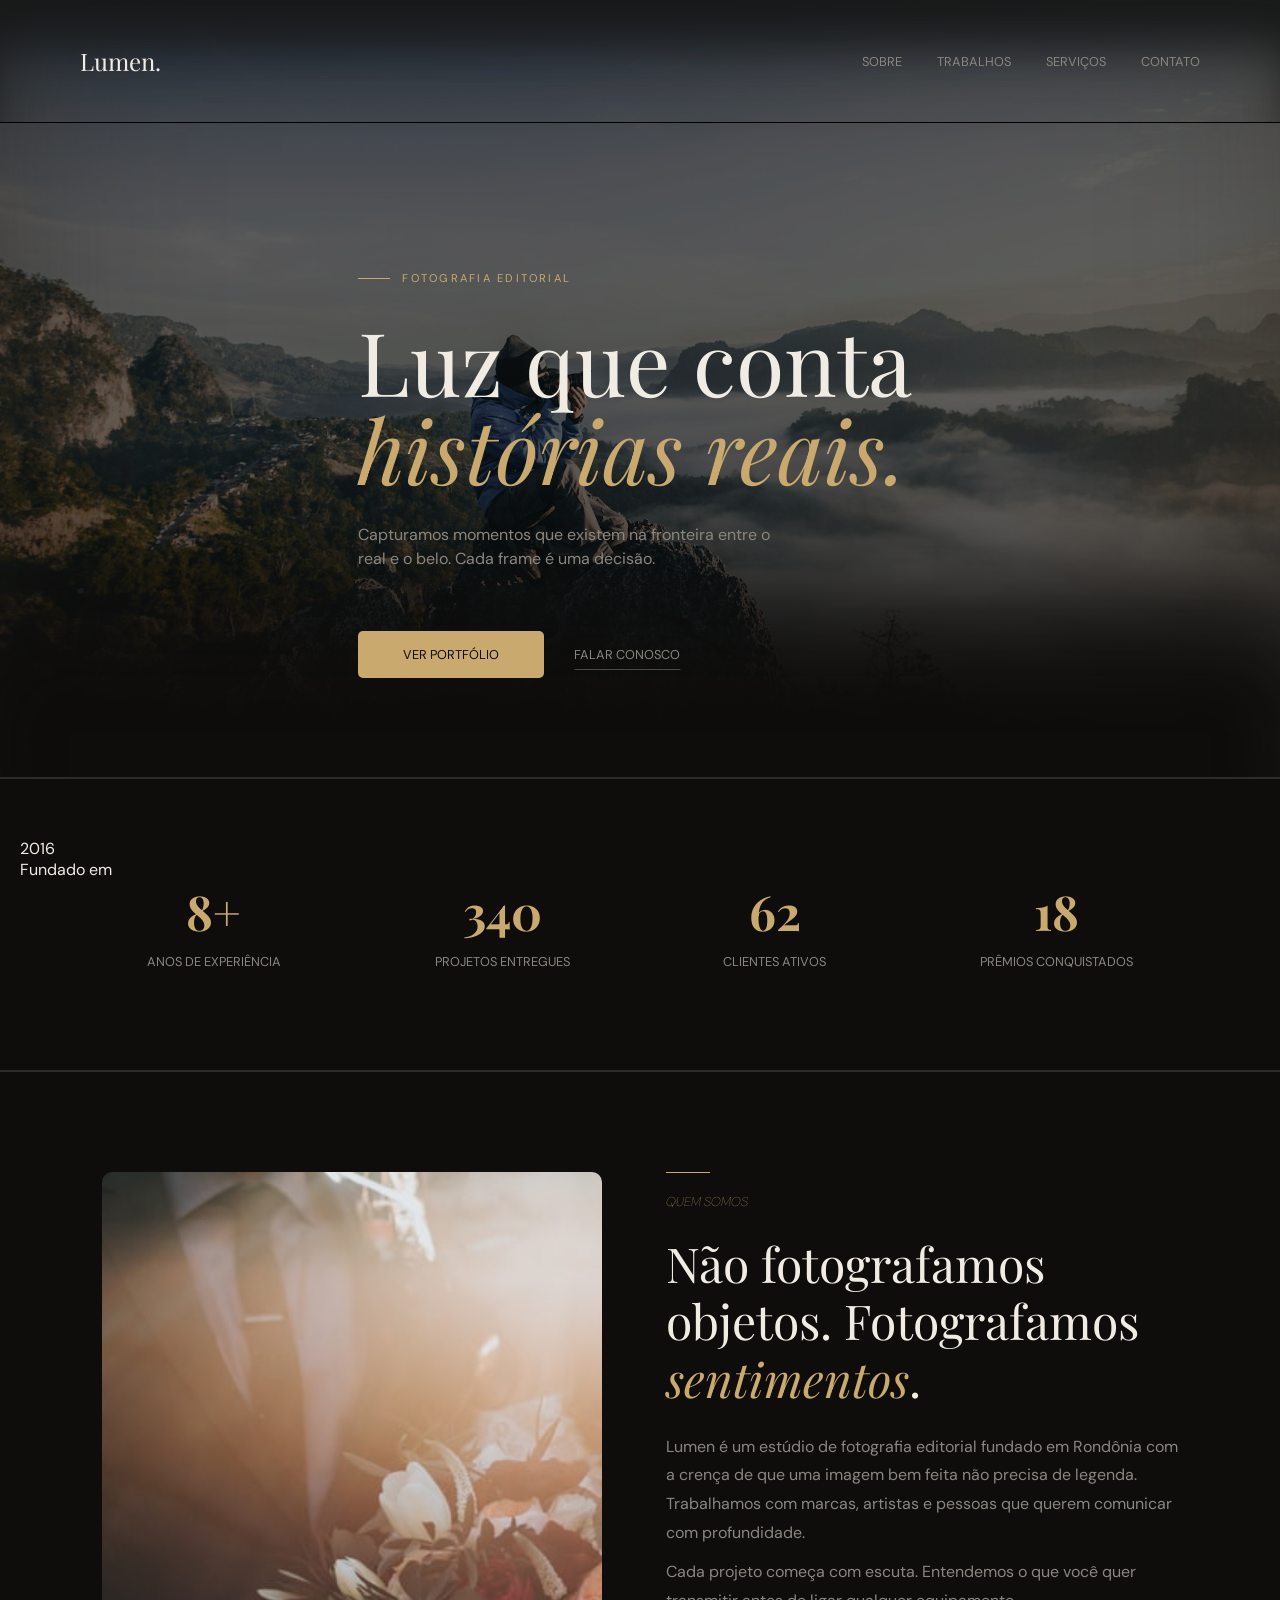
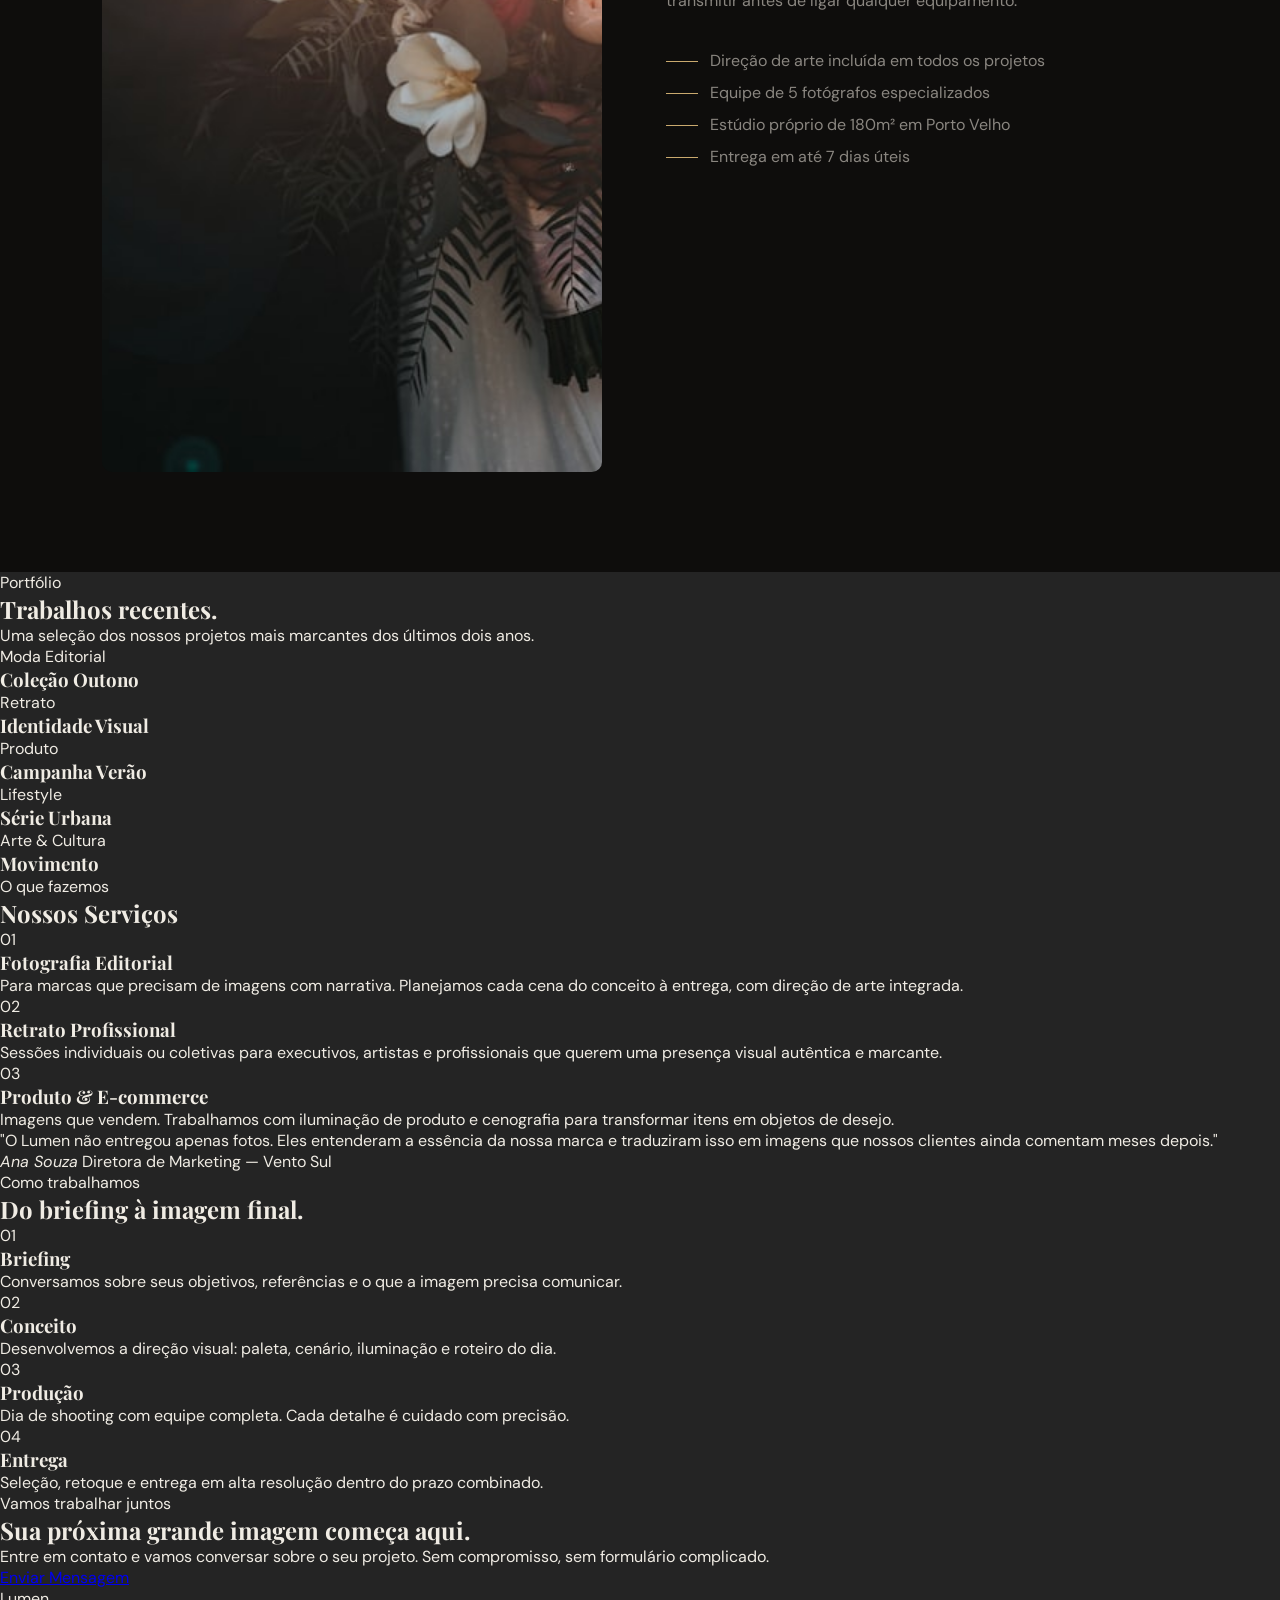
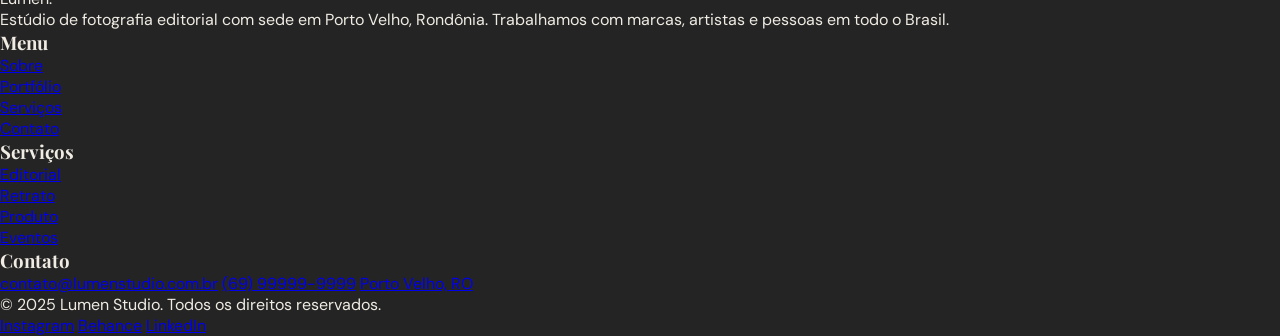
==== Projeto 006/index.html @ e4205b25 "Desenvolvimento seção: graficos, sobre." ====
<!DOCTYPE html>
<html lang="pt-br">
<head>
    <meta charset="UTF-8">
    <meta name="viewport" content="width=device-width, initial-scale=1.0">
    <title>Lumen</title>
    <link rel="stylesheet" href="estilos/style.css">
</head>
<body>
    <header>
        <span>Lumen.</span>
        <nav>
            <a href="#">Sobre</a>
            <a href="#">Trabalhos</a>
            <a href="#">Serviços</a>
            <a href="#">Contato</a>
        </nav>
    </header>

    <main>
        <section id="hero">
            <div>
                <p class="toptitulo">Fotografia Editorial</p>
                <h1>
                    Luz que conta
                    <span>histórias reais.</span>
                </h1>
                <p>
                    Capturamos momentos que existem na fronteira entre o real e o belo.
                    Cada frame é uma decisão.
                </p>
                <div>
                    <a href="#" id="verportfolio">Ver Portfólio</a>
                    <a href="#" id="falarconosco">Falar Conosco</a>
                </div>
            </div>
        </section>
        
        <section id="graficos">
            <div>
                <span>8+</span>
                <p>Anos de experiência</p>
            </div>
            <div>
                <span>340</span>
                <p>Projetos entregues</p>
            </div>
            <div>
                <span>62</span>
                <p>Clientes ativos</p>
            </div>
            <div>
                <span>18</span>
                <p>Prêmios conquistados</p>
            </div>
        </section>
        
        <section id="sobre">
            <div>
                <div class="sobreimg">
                    <img src="imagens/sobre.jpg" alt="Casal de noivos em traje de casamento segurando um buquê de flores, iluminados pela luz do pôr do sol">
                </div>
                <div class="since">
                    <span>2016</span>
                    <p>Fundado em</p>
                </div>
            </div>
                
            </div>
            <div class="inf1">
                <span class="toptitulo"></span>
                <p class="toptitulo2">Quem somos</p>
                <h2>
                    Não fotografamos
                    objetos. Fotografamos
                    <span>sentimentos</span>.
                </h2>
                <p class="sobrep">Lumen é um estúdio de fotografia editorial fundado em Rondônia com a crença de que uma imagem bem feita não precisa de legenda. Trabalhamos com marcas, artistas e pessoas que querem comunicar com profundidade.</p>
                <p class="sobrep">Cada projeto começa com escuta. Entendemos o que você quer transmitir antes de ligar qualquer equipamento.</p>
                <ul>
                    <li>Direção de arte incluída em todos os projetos</li>
                    <li>Equipe de 5 fotógrafos especializados</li>
                    <li>Estúdio próprio de 180m² em Porto Velho</li>
                    <li>Entrega em até 7 dias úteis</li>
                </ul>
            </div>
        </section>
        
        <section>
            <div>
                <div>
                    <span>Portfólio</span>
                    <h2>
                        Trabalhos
                        recentes.
                    </h2>
                </div>
                <p>Uma seleção dos nossos projetos mais marcantes dos últimos dois anos.</p>
            </div>

            <div>
                <span>Moda Editorial</span>
                <h3>Coleção Outono</h3>
            </div>
            <div>
                <span>Retrato</span>
                <h3>Identidade Visual</h3>
            </div>
            <div>
                <span>Produto</span>
                <h3>Campanha Verão</h3>
            </div>
            <div>
                <span>Lifestyle</span>
                <h3>Série Urbana</h3>
            </div>
            <div>
                <span>Arte & Cultura</span>
                <h3>Movimento</h3>
            </div>
        </section>
        
        <section>
            <div>
                <span>O que fazemos</span>
                <h2>Nossos Serviços</h2>
            </div>
            <article>
                <div>
                    <span>01</span>
                    <h3>Fotografia Editorial</h3>
                    <p>Para marcas que precisam de imagens com narrativa. Planejamos cada cena do conceito à entrega, com direção de arte integrada.</p>
                </div>
                <div>
                    <span>02</span>
                    <h3>Retrato Profissional</h3>
                    <p>Sessões individuais ou coletivas para executivos, artistas e profissionais que querem uma presença visual autêntica e marcante.</p>
                </div>
                <div>
                    <span>03</span>
                    <h3>Produto & E-commerce</h3>
                    <p>Imagens que vendem. Trabalhamos com iluminação de produto e cenografia para transformar itens em objetos de desejo.</p>
                </div>
            </article>
        </section>
        
        <blockquote>
            <p>"O Lumen não entregou apenas fotos. Eles entenderam a essência da nossa marca e traduziram isso em imagens que nossos clientes ainda comentam meses depois."</p>
            <footer>
                <cite>Ana Souza</cite>
                Diretora de Marketing — Vento Sul
            </footer>
        </blockquote>
        
        <section>
            <div>
                <p>Como trabalhamos</p>
                <h2>
                    Do briefing à
                    imagem final.
                </h2>
            </div>
            <article>
                <div>
                    <span>01</span>
                    <h3>Briefing</h3>
                    <p>Conversamos sobre seus objetivos, referências e o que a imagem precisa comunicar.</p>
                </div>
                <div>
                    <span>02</span>
                    <h3>Conceito</h3>
                    <p>Desenvolvemos a direção visual: paleta, cenário, iluminação e roteiro do dia.</p>
                </div>
                <div>
                    <span>03</span>
                    <h3>Produção</h3>
                    <p>Dia de shooting com equipe completa. Cada detalhe é cuidado com precisão.</p>
                </div>
                <div>
                    <span>04</span>
                    <h3>Entrega</h3>
                    <p>Seleção, retoque e entrega em alta resolução dentro do prazo combinado.</p>
                </div>
            </article>
        </section>

        <section>
            <article>
                <p>Vamos trabalhar juntos</p>
                <h2>
                    Sua próxima
                    grande imagem
                    começa aqui.
                </h2>
                <p>Entre em contato e vamos conversar sobre o seu projeto.
                    Sem compromisso, sem formulário complicado.</p>
                <a href="#">Enviar Mensagem</a>
            </article>
        </section>
    </main>

    <aside>
        <div>
            <span>Lumen.</span>
            <p>Estúdio de fotografia editorial com sede em Porto Velho, Rondônia. Trabalhamos com marcas, artistas e pessoas em todo o Brasil.</p>
        </div>

        <div>
            <h3>Menu</h3>
            <ul>
                <li><a href="#">Sobre</a></li>
                <li><a href="#">Portfólio</a></li>
                <li><a href="#">Serviços</a></li>
                <li><a href="#">Contato</a></li>
            </ul>
        </div>

        <div>
            <h3>Serviços</h3>
            <ul>
                <li><a href="#">Editorial</a></li>
                <li><a href="#">Retrato</a></li>
                <li><a href="#">Produto</a></li>
                <li><a href="#">Eventos</a></li>
            </ul>
        </div>

        <div>
            <h3>Contato</h3>
            <a href="mailto:contato@lumenstudio.com.br">contato@lumenstudio.com.br</a>
            <a href="#">(69) 99999-9999</a>
            <a href="#">Porto Velho, RO</a>
        </div>
    </aside>

    <footer>
        <p>© 2025 Lumen Studio. Todos os direitos reservados.</p>
        <nav>
            <a href="#">Instagram</a>
            <a href="#">Behance</a>
            <a href="#">LinkedIn</a>
        </nav>
    </footer>
</body>
</html>
---- Projeto 006/estilos/style.css ----
@charset "UTF-8";

@import url('https://fonts.googleapis.com/css2?family=Playfair+Display:ital,wght@0,400;0,700;1,400&family=DM+Sans:wght@300;400;500&display=swap');

:root {
    --font-title: 'Playfair Display', serif;
    --font-text: 'DM Sans', sans-serif;
}

* {
    margin: 0;
    padding: 0;
    box-sizing: border-box;
}

body {
  overflow-x: hidden;
  background-color: rgb(36, 36, 36);
  color: #f0ece4;
  font-family: var(--font-text);
}

* h1, h2, h3 {
    font-family: var(--font-title);
}

/* Header */

header {
    display: flex;
    justify-content: space-between;
    align-items: center;
    padding: 5vh 80px;
    border-bottom: 1px solid black;

    box-shadow: inset 0 56px 50px -13px #181919;

    position: fixed;
    top: 0;
    left: 0;
    width: 100%;
    z-index: 10;
}

header > span {
    font-size: 1.5em;
    font-family: var(--font-title);

}

header nav {
    display: flex;
    gap: 35px;
}

header nav > a {
    text-decoration: none;
    color: #8A8680;
    text-transform: uppercase;
    font-size: .8em;
    transition-duration: 1s;
}

header nav > a:hover {
    color: #C9A96E;
}

/* Hero */

#hero {
    background-image: url('../imagens/hero.jpg');
    background-size: cover;
    background-position: center;
    background-blend-mode: overlay;
    background-color: rgba(0, 0, 0, 0.596);
    box-shadow: inset 20px -50px 500px -100px #2b261e;

    padding-top: 30vh;
    padding-bottom: 11vh;
}

#hero > div {
    position: relative;
    left: 53%;
    right: 50%;
    transform: translate(-25%);
}

#hero .toptitulo {
    text-transform: uppercase;
    color: #C9A96E;
    font-size: .7em;
    display: flex;
    align-items: center;
    gap: 12px;
    letter-spacing: 0.2em;
}

#hero .toptitulo::before {
    content: "";
    display: block;
    width: 32px;
    height: 1px;
    background-color: #C9A96E;
    flex-shrink: 0;
}

#hero h1 {
    font-size: 5.5em;
    margin: 30px 0;
    font-weight: lighter;
    max-width: 600px;
    line-height: 1;
}

#hero h1 span {
    color: #C9A96E;
    font-style: italic;
}

#hero p {
    max-width: 430px;
    line-height: 1.5;
    color: #8A8680;
}

#hero div > div {
    margin-top: 60px;
    display: flex;
    gap: 30px;
    align-items: center;
}

#verportfolio {
    font-size: .8em;
    background-color: #C9A96E;
    color: #0E0D0C;
    text-decoration: none;
    padding: 15px 45px;
    text-transform: uppercase;
    border-radius: 5px;
}

#falarconosco {
    font-size: .8em;
    color: #8A8680;
    text-transform: uppercase;
    text-underline-offset: 10px;
    text-decoration-color: #4b4945;
}

#graficos {
    display: flex;
    justify-content: space-around;
    padding: 100px 70px;
    background-color: #0E0D0C;
    border-top: 2px solid #2E2C29;
    border-bottom: 2px solid #2E2C29;
    box-shadow: 0px -116px 111px 65px #0E0D0C;
}

#graficos > div {
    display: flex;
    flex-direction: column;
    align-items: center;
}

#graficos > div > span {
    font-size: 3em;
    color: #C9A96E;
    font-family: var(--font-title);
    font-weight: bold;
}

#graficos > div > p {
    color: #8A8680;
    margin-top: 10px;
    text-transform: uppercase;
    font-size: .8em;
}

/* Sobre */

#sobre {
    display: flex;
    justify-content: space-around;
    background-color: #0E0D0C;
    padding: 100px 70px;
}

.sobreimg {
    position: relative;
    width: 500px;
    height: 100vh;
    overflow: hidden;
}

.sobreimg img {
    width: 100%;
    height: 100%;
    object-fit: cover;
    border-radius: 10px;
}

.since {
    position: absolute;
    bottom: 20px;
    left: 20px;
}

#sobre > .inf1 {
    max-width: 40vw;
}

#sobre .toptitulo {
    content: "";
    display: block;
    width: 44px;
    height: 1px;
    background-color: #C9A96E;
    flex-shrink: 0;
    margin-bottom: 20px;
}

.inf1 .toptitulo2 {
    text-transform: uppercase;
    color: #C9A96E;
    font-weight: lighter;
    font-size: .8em;
    font-style: italic;
}

.inf1 h2 {
    padding: 25px 0px;
    font-size: 3em;
    font-weight: lighter;
    line-height: 1.2;
}

.inf1 h2 span {
    color: #C9A96E;
    font-style: italic;
}

.sobrep, .inf1 ul {
    color: #8A8680;
    line-height: 1.5;
    padding-bottom: 10px;
    line-height: 1.8em;
}

.inf1 ul {
    list-style: inside;
    list-style: none;
    padding: 20px 0;
    line-height: 2em;
}

.inf1 ul li {
    display: flex;
    align-items: center;
    gap: 12px;
}

.inf1 ul li::before {
    content: "";
    display: block;
    width: 32px;
    height: 1px;
    background-color: #C9A96E;
    flex-shrink: 0;
}
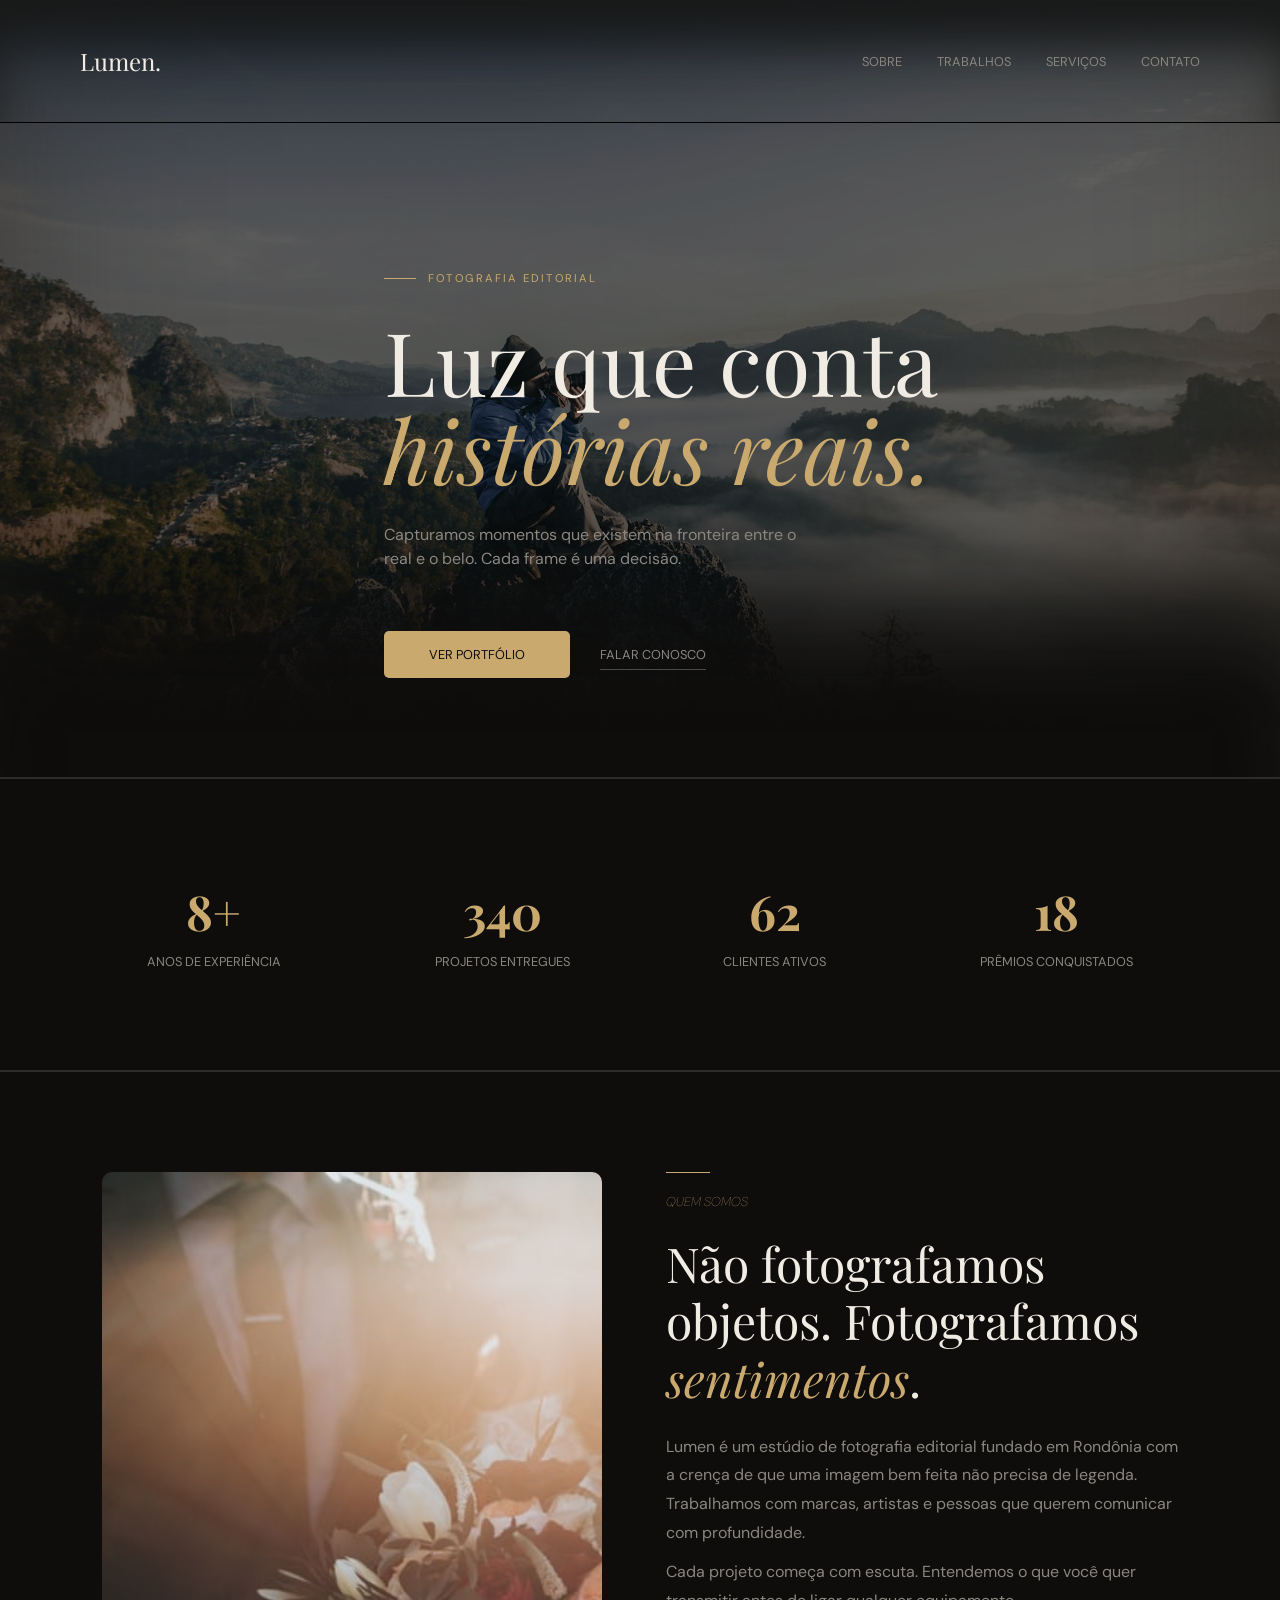
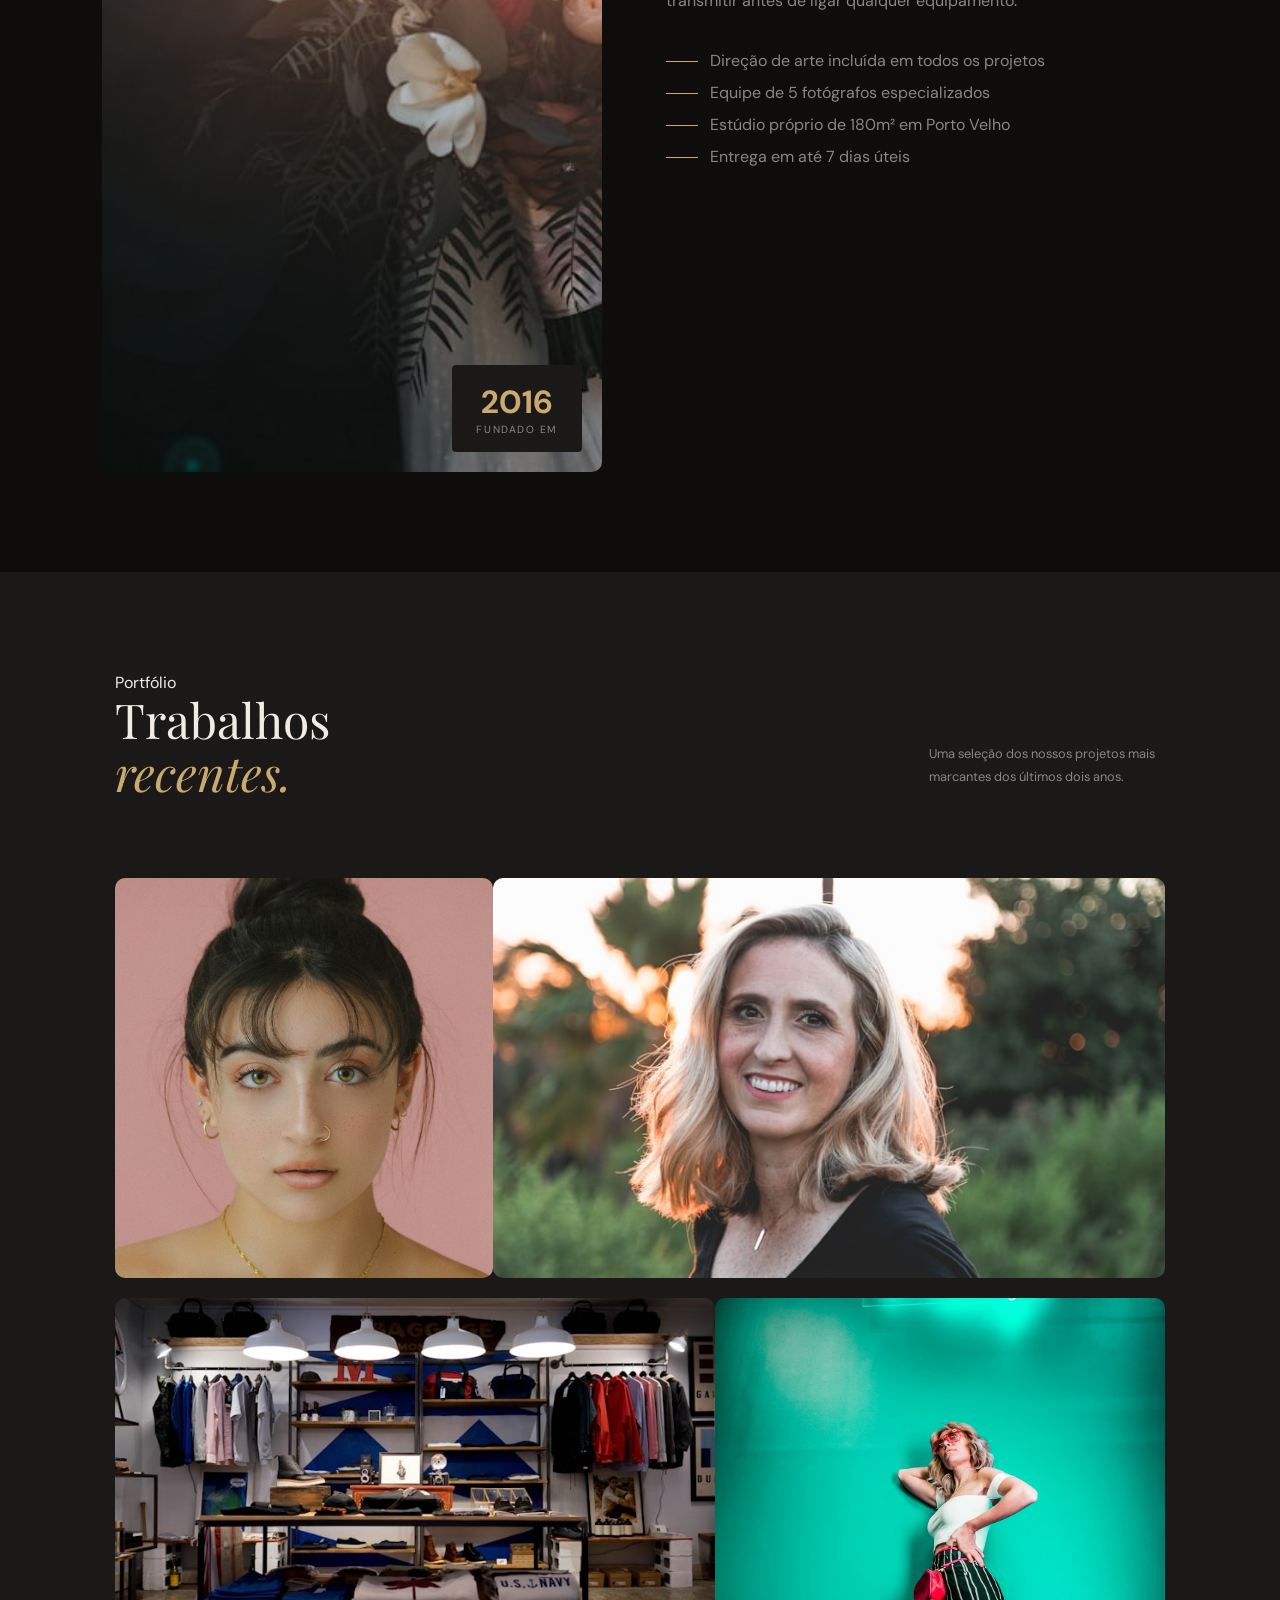
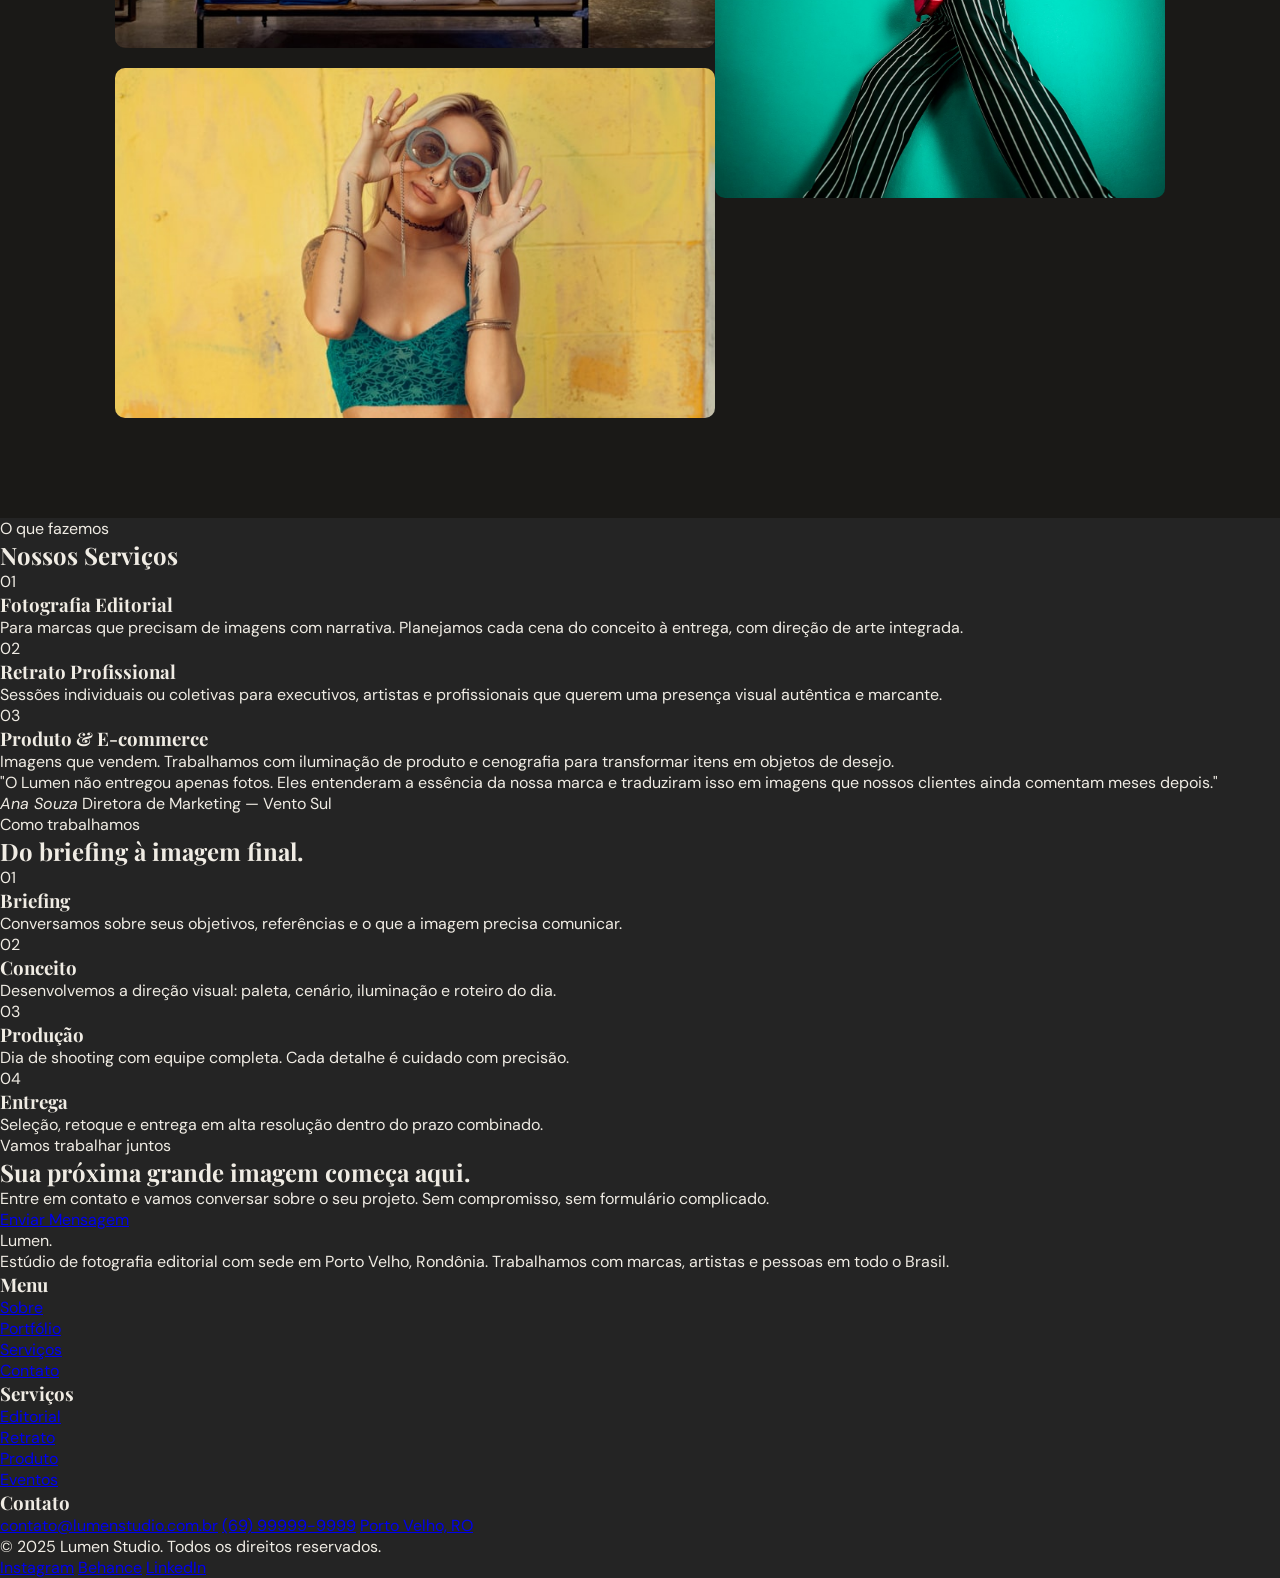
==== commit a2e0756a: "Desenvolvimento dos estilos do portfolio" ====
--- a/Projeto 006/index.html
+++ b/Projeto 006/index.html
@@ -56,14 +56,13 @@
         </section>
         
         <section id="sobre">
-            <div>
-                <div class="sobreimg">
-                    <img src="imagens/sobre.jpg" alt="Casal de noivos em traje de casamento segurando um buquê de flores, iluminados pela luz do pôr do sol">
-                </div>
+            
+            <div class="sobreimg">
+                <img src="imagens/sobre.jpg" alt="Casal de noivos em traje de casamento segurando um buquê de flores, iluminados pela luz do pôr do sol">
                 <div class="since">
-                    <span>2016</span>
-                    <p>Fundado em</p>
-                </div>
+                <span>2016</span>
+                <p>Fundado em</p>
+            </div>
             </div>
                 
             </div>
@@ -86,37 +85,53 @@
             </div>
         </section>
         
-        <section>
-            <div>
+        <section id="portfolio">
+            <div class="title">
                 <div>
                     <span>Portfólio</span>
                     <h2>
                         Trabalhos
-                        recentes.
+                        <span>recentes.</span>
                     </h2>
                 </div>
                 <p>Uma seleção dos nossos projetos mais marcantes dos últimos dois anos.</p>
             </div>
 
-            <div>
-                <span>Moda Editorial</span>
-                <h3>Coleção Outono</h3>
-            </div>
-            <div>
-                <span>Retrato</span>
-                <h3>Identidade Visual</h3>
-            </div>
-            <div>
-                <span>Produto</span>
-                <h3>Campanha Verão</h3>
-            </div>
-            <div>
-                <span>Lifestyle</span>
-                <h3>Série Urbana</h3>
-            </div>
-            <div>
-                <span>Arte & Cultura</span>
-                <h3>Movimento</h3>
+            <div id="GP1">
+                <div class="projeto" id="POutono">
+                    <div>
+                        <span>Moda Editorial</span>
+                        <h3>Coleção Outono</h3>
+                    </div>
+                </div>
+                <div class="projeto" id="PRetrato">
+                    <div>
+                        <span>Retrato</span>
+                        <h3>Identidade Visual</h3>
+                    </div>
+                </div>
+            </div>
+            <div id="GP2">
+                <div>
+                    <div class="projeto" id="PProduto">
+                        <div>
+                            <span>Produto</span>
+                            <h3>Campanha Verão</h3>
+                        </div>
+                    </div>
+                    <div class="projeto" id="PLifestyle">
+                        <div>
+                            <span>Lifestyle</span>
+                            <h3>Série Urbana</h3>
+                        </div>
+                    </div>
+                </div>
+                <div class="projeto" id="PArte">
+                    <div>
+                        <span>Arte & Cultura</span>
+                        <h3>Movimento</h3>
+                    </div>
+                </div>
             </div>
         </section>
         
--- a/Projeto 006/estilos/style.css
+++ b/Projeto 006/estilos/style.css
@@ -81,7 +81,7 @@
 
 #hero > div {
     position: relative;
-    left: 53%;
+    left: 55%;
     right: 50%;
     transform: translate(-25%);
 }
@@ -205,7 +205,26 @@
 .since {
     position: absolute;
     bottom: 20px;
-    left: 20px;
+    right: 20px;
+    background-color: #1A1917;
+    padding: 16px 24px;
+    text-align: center;
+    border-radius: 4px;
+}
+
+.since span {
+    display: block;
+    color: #C9A96E;
+    font-size: 2rem;
+    font-weight: bold;
+}
+
+.since p {
+    color: #8A8680;
+    font-size: 0.65rem;
+    letter-spacing: 0.15em;
+    text-transform: uppercase;
+    margin: 0;
 }
 
 #sobre > .inf1 {
@@ -269,4 +288,107 @@
     height: 1px;
     background-color: #C9A96E;
     flex-shrink: 0;
+}
+
+/* Potfólio */
+
+#portfolio {
+    background-color: #1A1917;
+    padding: 100px 115px;
+}
+
+#portfolio .title {
+    display: flex;
+    align-items: end;
+    justify-content: space-between;
+    padding-bottom: 80px;
+}
+
+#portfolio .title > div h2 {
+    max-width: 400px;
+    font-size: 3em;
+    font-weight: lighter;
+    line-height: 1.1em;
+}
+
+#portfolio .title > div h2 > span {
+    color: #C9A96E;
+    font-style: italic;
+}
+
+#portfolio > .title > p {
+    max-width: 236px;
+    font-size: .8em;
+    color: #8A8680;
+    line-height: 1.5;
+    padding-bottom: 10px;
+    line-height: 1.8em;
+}
+
+.projeto {
+    background-size: 100%;
+    background-position: center;
+    position: relative;
+    border-radius: 10px;
+    transition: background-size 0.7s ease, box-shadow 0.7s ease;
+    background-repeat: no-repeat;
+}
+
+.projeto:hover {
+    background-size: 110%;
+    box-shadow: inset 0px -53px 98px 0px #000000;
+}
+
+.projeto > div {
+    position: absolute;
+    bottom: 20px;
+    left: 20px;
+    opacity: 0;
+    transition: opacity 0.4s ease;
+}
+
+.projeto:hover > div {
+    opacity: 1;   
+}
+
+#POutono {
+    background-image: url('../imagens/colecao-outono.jpg');
+    width: 400px;
+    height: 400px;
+}
+
+#PRetrato {
+    background-image: url('../imagens/identidade-visual.jpg');
+    width: 710px;
+    height: 400px;
+}
+
+#PProduto {
+    background-image: url('../imagens/campanha-verao.jpg');
+    width: 600px;
+    height: 350px;
+}
+
+#PLifestyle {
+    background-image: url('../imagens/serie-urbana.jpg');
+    margin-top: 20px;
+    width: 600px;
+    height: 350px;
+}
+
+#PArte {
+    background-image: url('../imagens/movimento.jpg');
+    width: 500px;
+    height: 500px;
+}
+
+#GP1 {
+    display: flex;
+    justify-content: space-between;
+}
+
+#GP2 {
+    display: flex;
+    justify-content: space-between;
+    margin-top: 20px;
 }
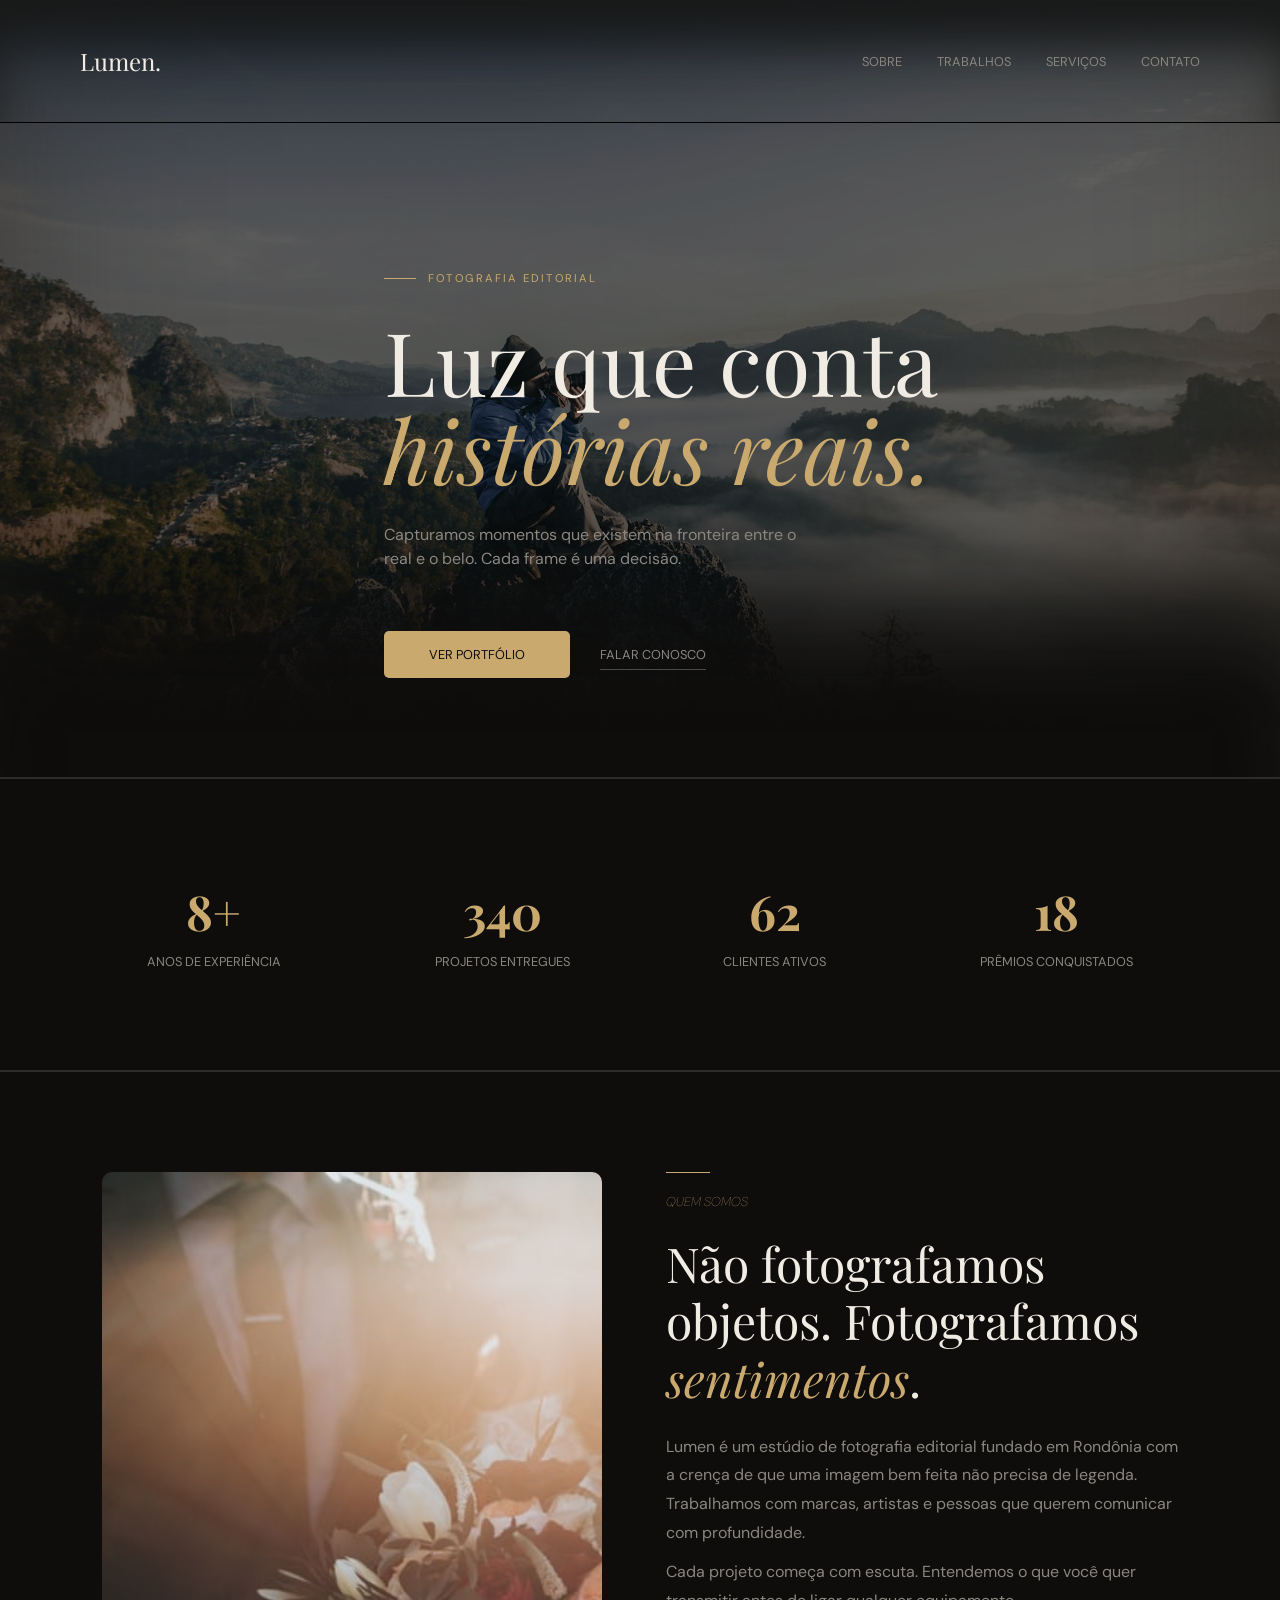
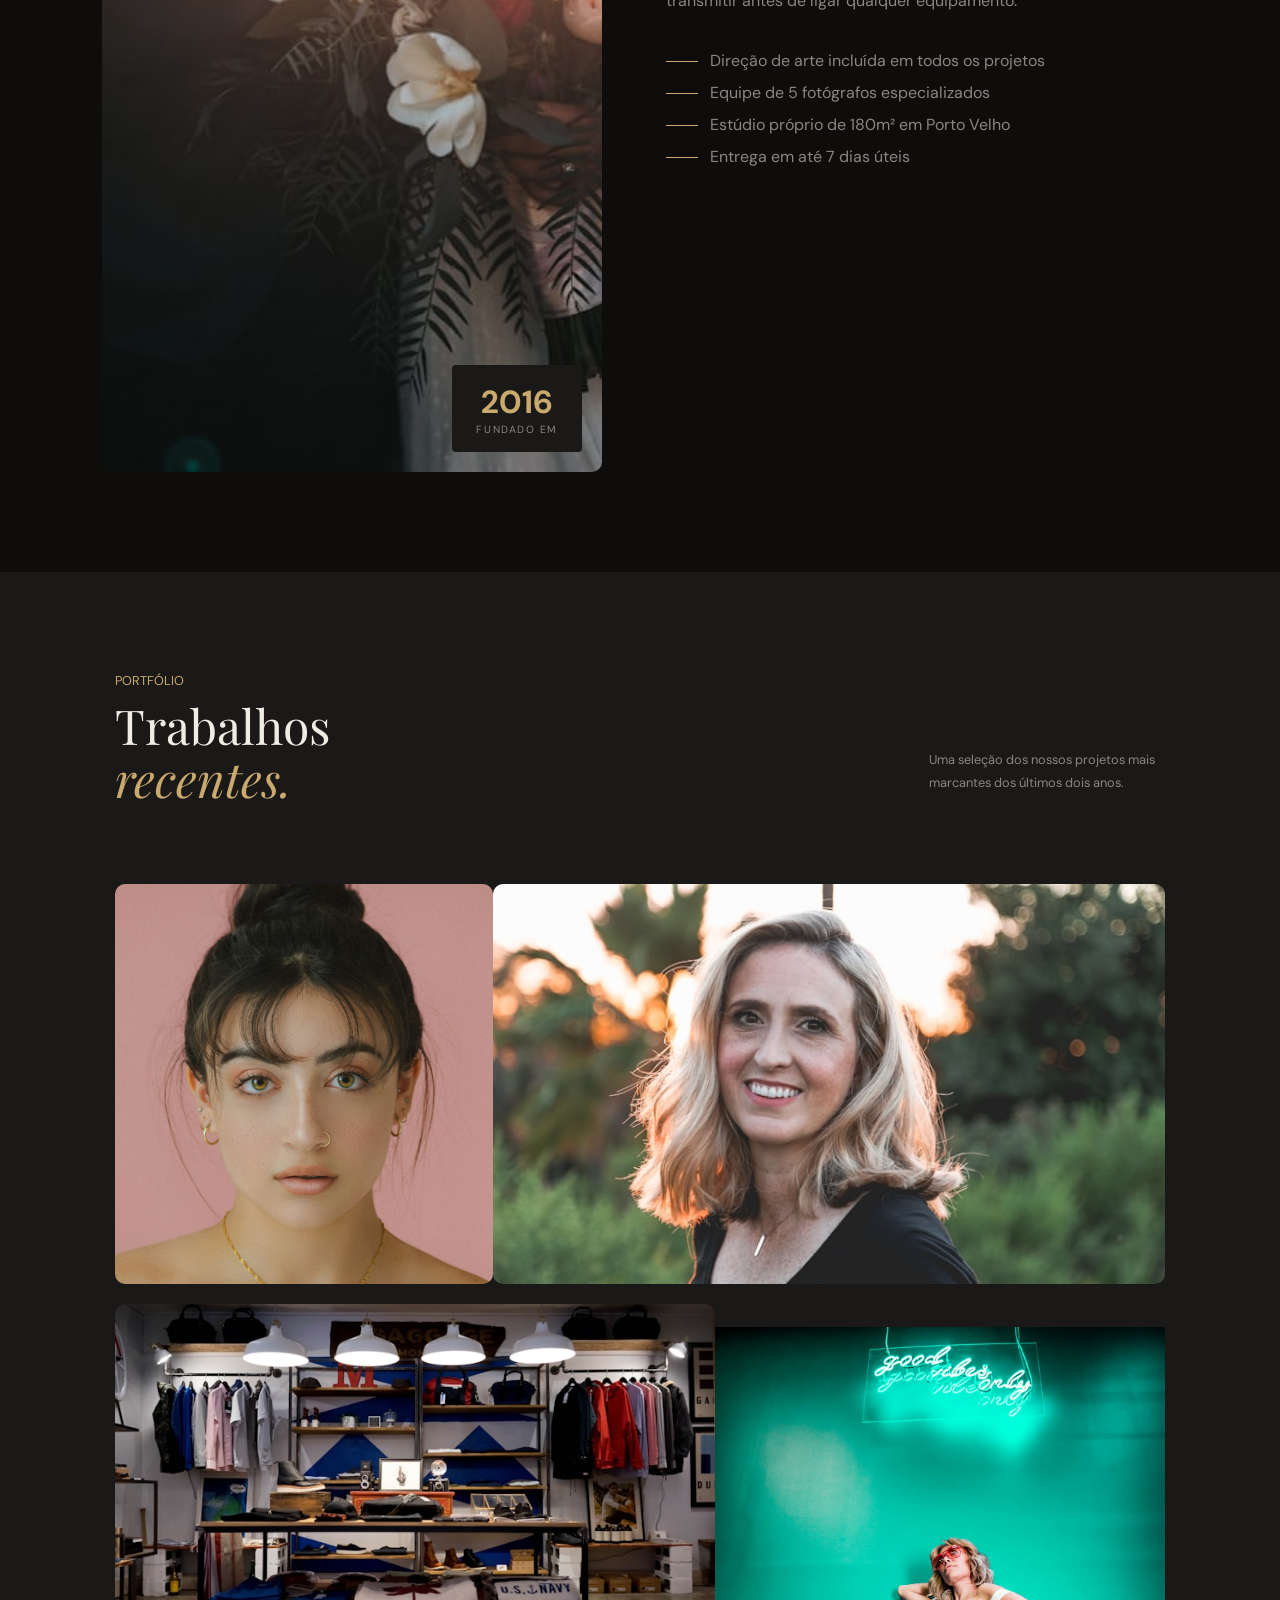
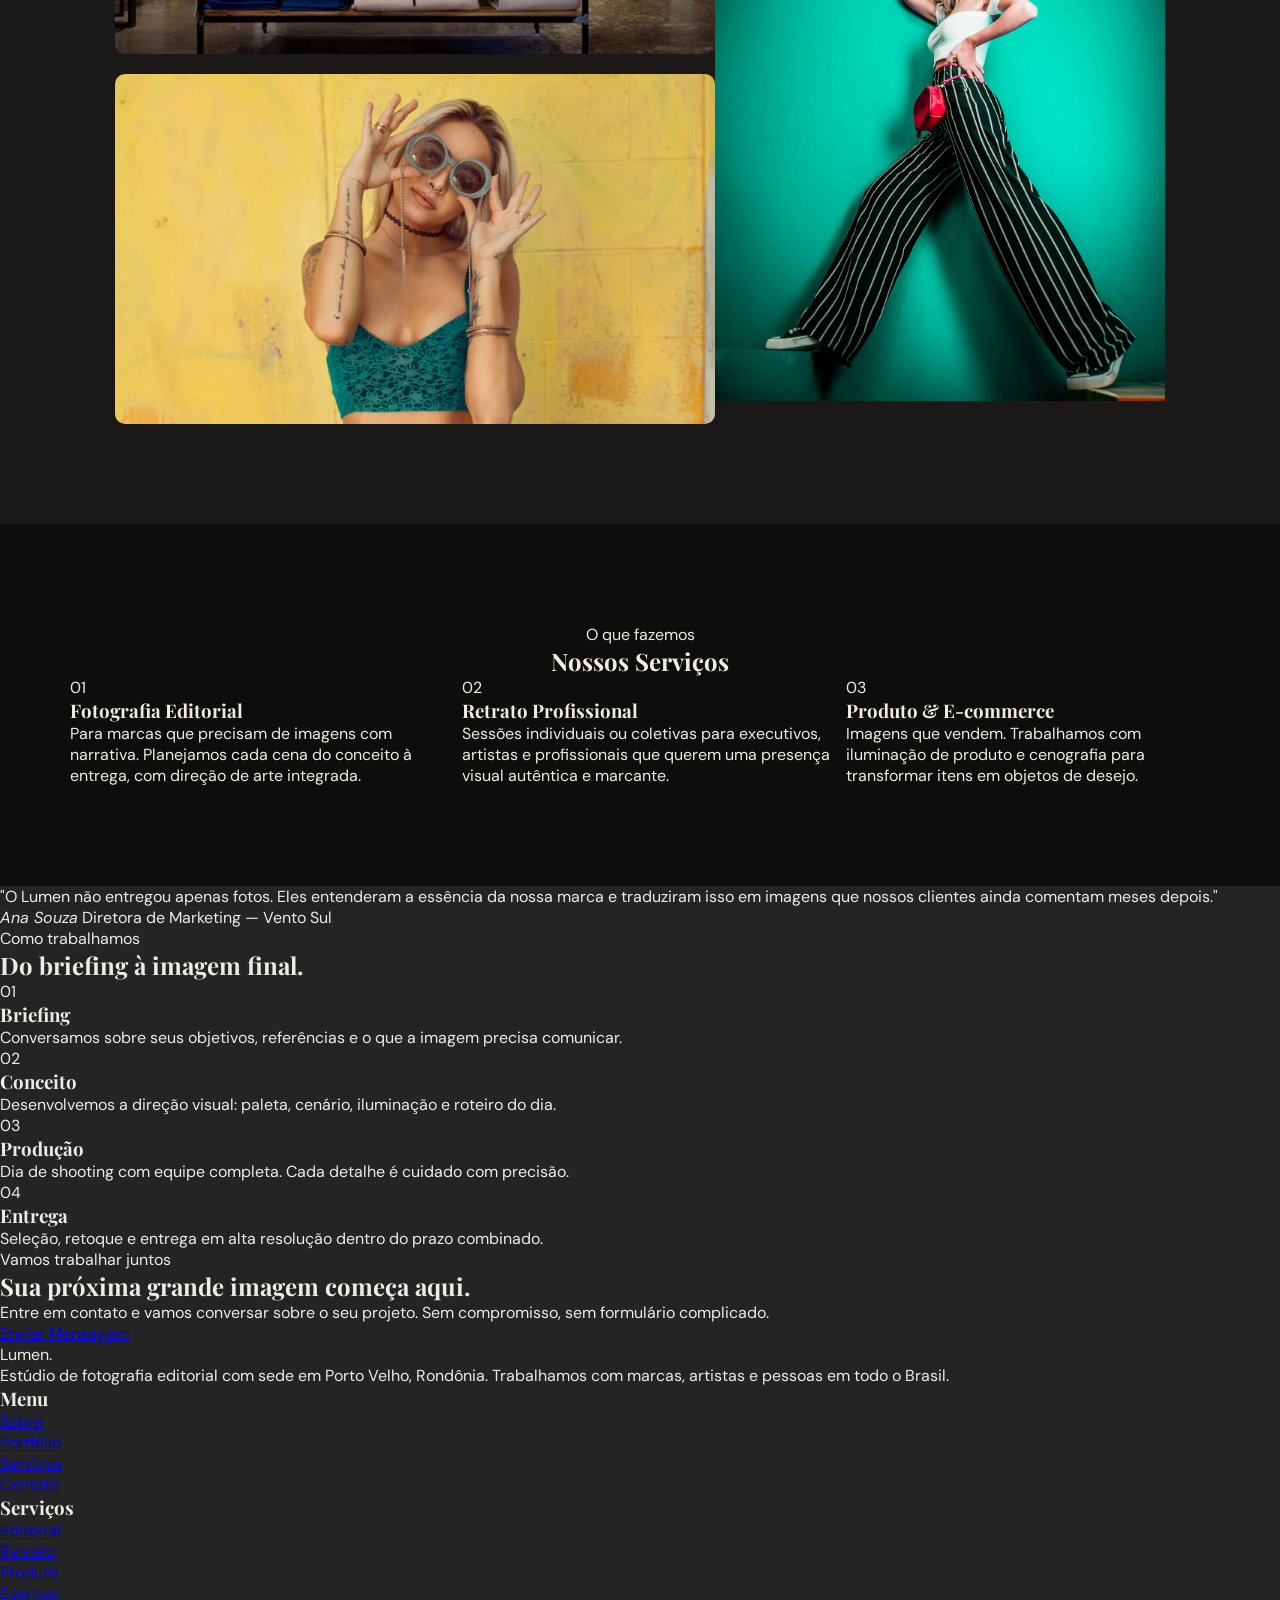
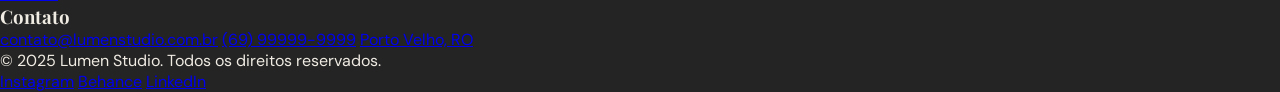
==== commit b8981c29: "Inicio desenvolvimento seção: Serviços" ====
--- a/Projeto 006/index.html
+++ b/Projeto 006/index.html
@@ -135,7 +135,7 @@
             </div>
         </section>
         
-        <section>
+        <section id="servicos">
             <div>
                 <span>O que fazemos</span>
                 <h2>Nossos Serviços</h2>
--- a/Projeto 006/estilos/style.css
+++ b/Projeto 006/estilos/style.css
@@ -304,6 +304,14 @@
     padding-bottom: 80px;
 }
 
+#portfolio .title > div > span {
+    display: block;
+    padding-bottom: 10px;
+    text-transform: uppercase;
+    color: #C9A96E;
+    font-size: .8em;
+}
+
 #portfolio .title > div h2 {
     max-width: 400px;
     font-size: 3em;
@@ -378,8 +386,8 @@
 
 #PArte {
     background-image: url('../imagens/movimento.jpg');
-    width: 500px;
-    height: 500px;
+    width: 515px;
+    height: 720px;
 }
 
 #GP1 {
@@ -391,4 +399,22 @@
     display: flex;
     justify-content: space-between;
     margin-top: 20px;
+}
+
+/* Serviços */
+
+#servicos {
+    background-color: #0E0D0C;
+    padding: 100px 70px;
+}
+
+#servicos > div {
+    display: flex;
+    flex-direction: column;
+    align-items: center;
+}
+
+#servicos > article {
+    display: flex;
+    
 }
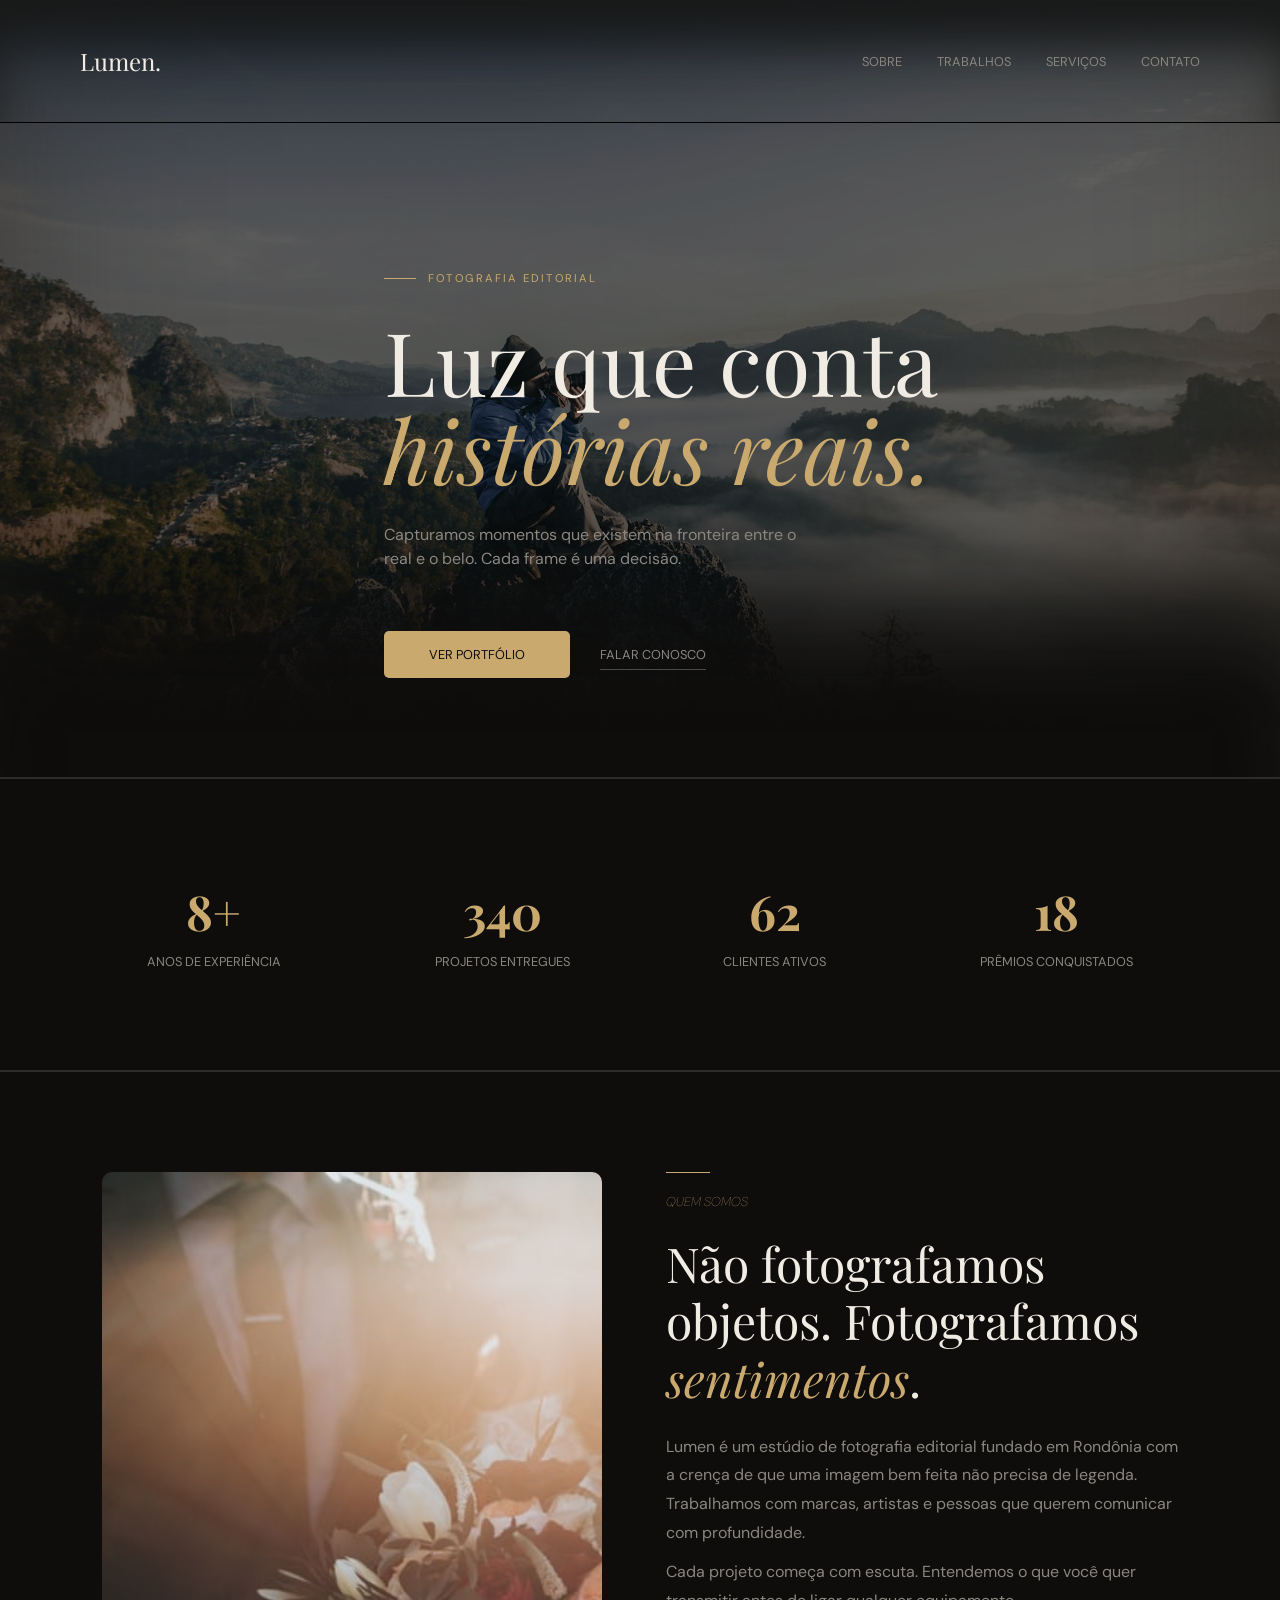
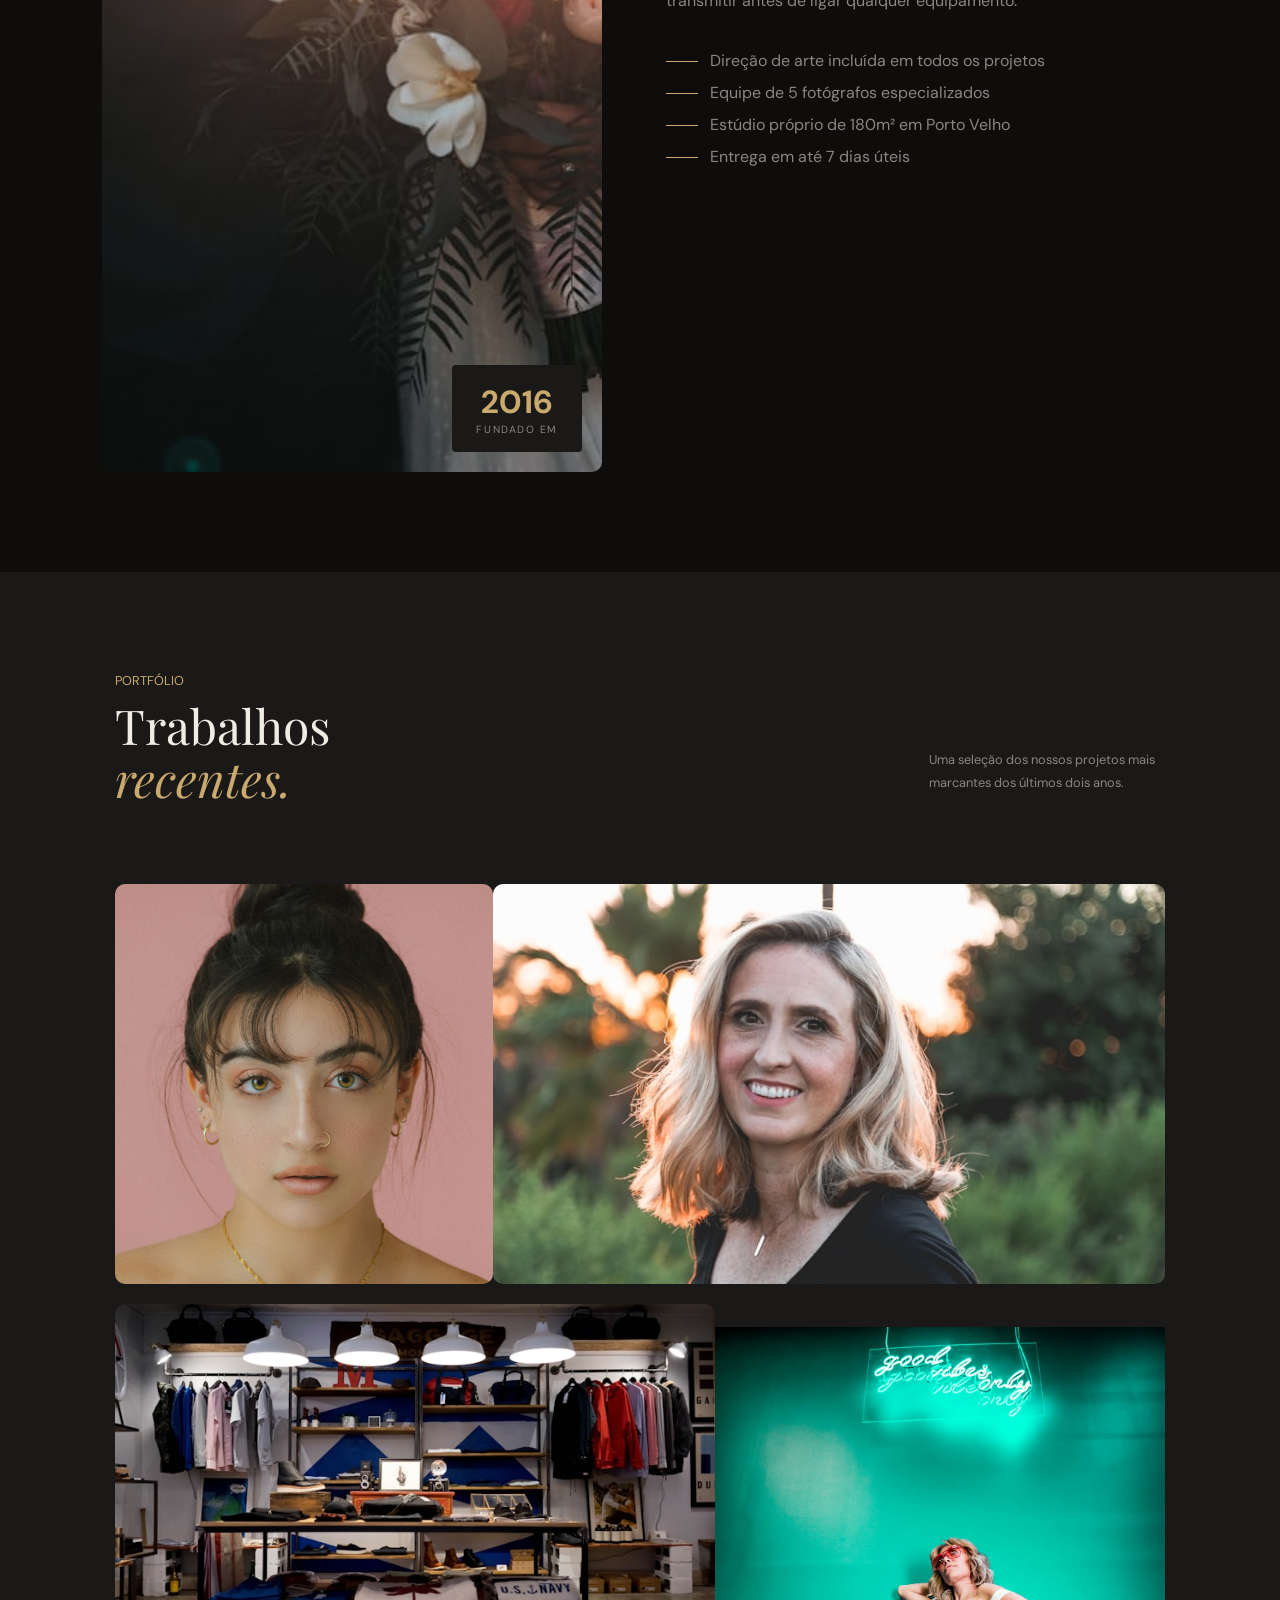
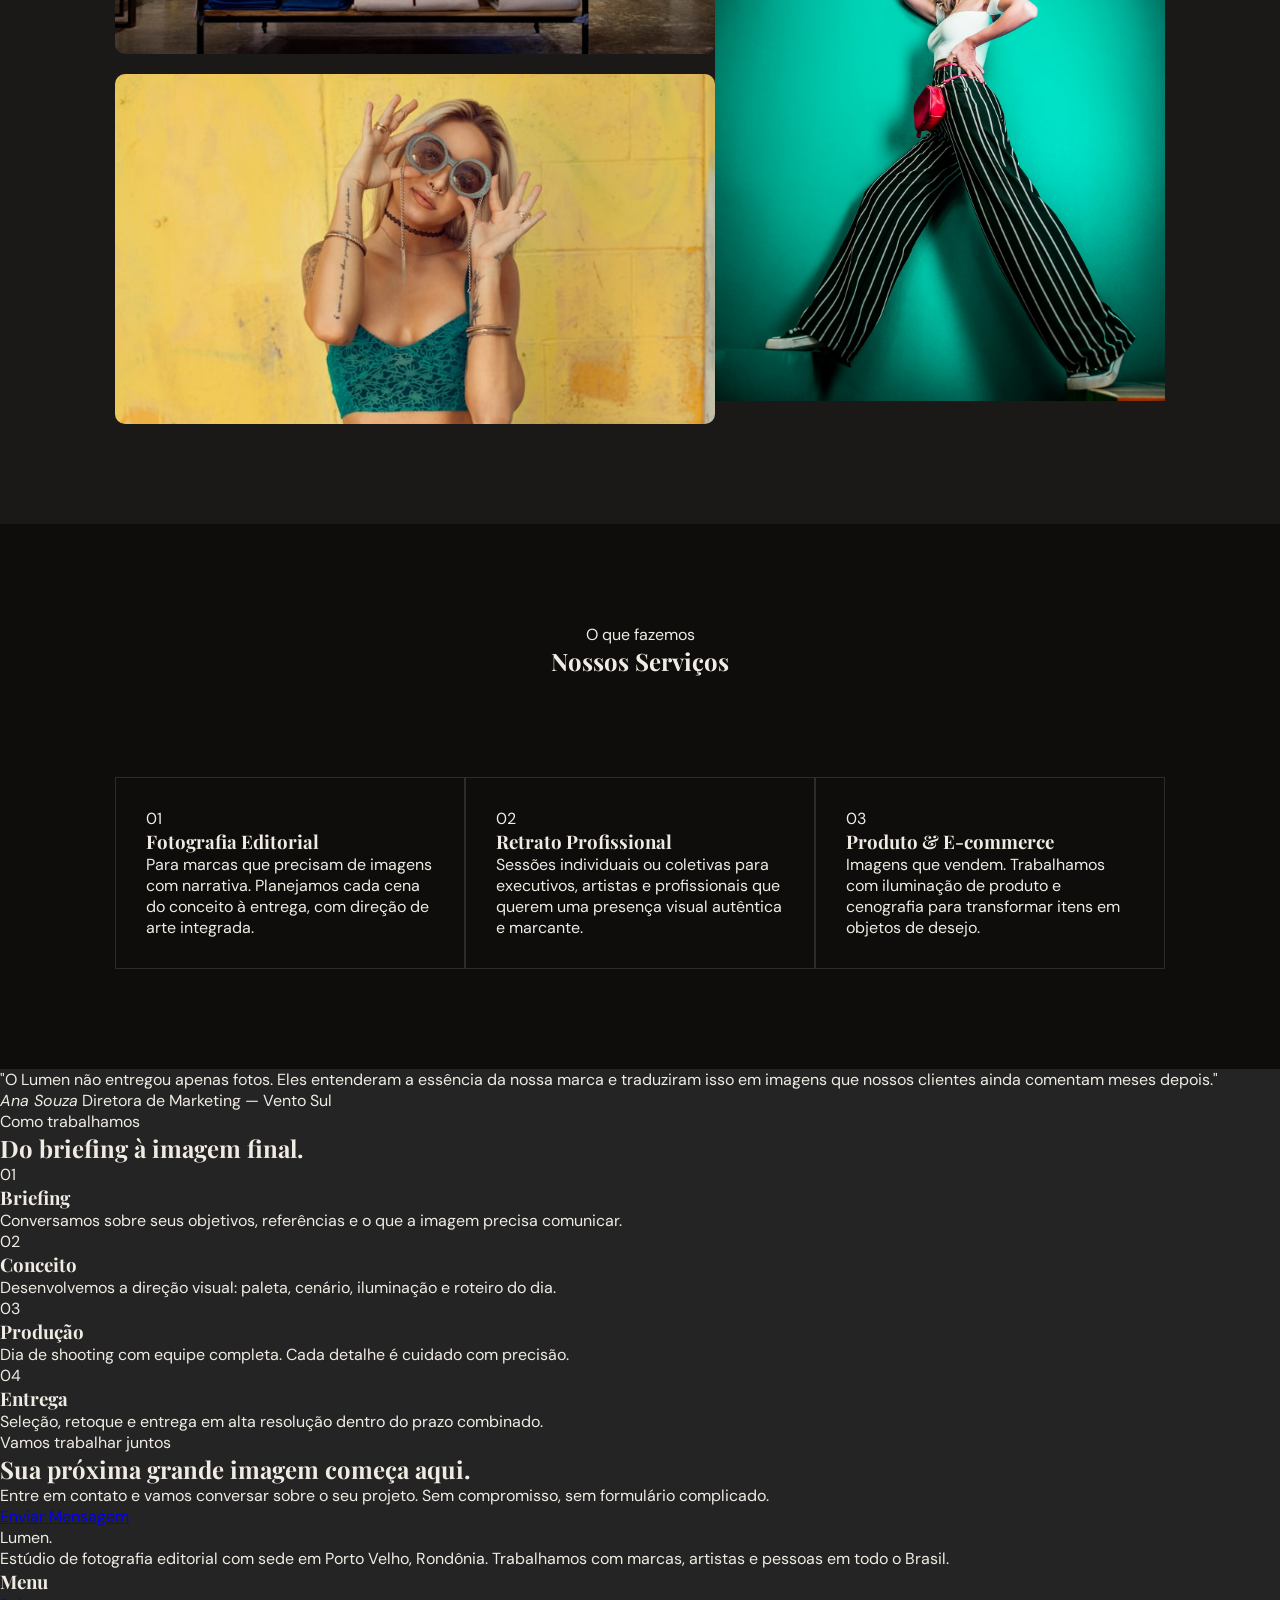
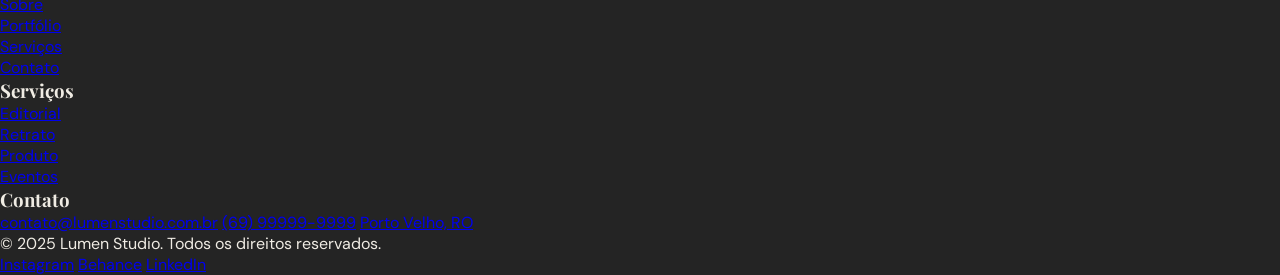
==== commit 189dbd84: "Desenvolvimento seção serviços" ====
--- a/Projeto 006/index.html
+++ b/Projeto 006/index.html
@@ -142,17 +142,20 @@
             </div>
             <article>
                 <div>
-                    <span>01</span>
+                    <span class="traço"></span>
+                    <span class="number">01</span>
                     <h3>Fotografia Editorial</h3>
                     <p>Para marcas que precisam de imagens com narrativa. Planejamos cada cena do conceito à entrega, com direção de arte integrada.</p>
                 </div>
                 <div>
-                    <span>02</span>
+                    <span class="traço"></span>
+                    <span class="number">02</span>
                     <h3>Retrato Profissional</h3>
                     <p>Sessões individuais ou coletivas para executivos, artistas e profissionais que querem uma presença visual autêntica e marcante.</p>
                 </div>
                 <div>
-                    <span>03</span>
+                    <span class="traço"></span>
+                    <span class="number">03</span>
                     <h3>Produto & E-commerce</h3>
                     <p>Imagens que vendem. Trabalhamos com iluminação de produto e cenografia para transformar itens em objetos de desejo.</p>
                 </div>
--- a/Projeto 006/estilos/style.css
+++ b/Projeto 006/estilos/style.css
@@ -405,7 +405,7 @@
 
 #servicos {
     background-color: #0E0D0C;
-    padding: 100px 70px;
+    padding: 100px 115px;
 }
 
 #servicos > div {
@@ -416,5 +416,19 @@
 
 #servicos > article {
     display: flex;
-    
+}
+
+#servicos > article {
+    border-collapse: collapse;
+}
+
+#servicos > article > div {
+    flex: 1;
+    margin-top: 100px;
+    border: 1px solid #2E2C29;
+    padding: 30px;
+}
+
+.number {
+    text-align: end;
 }
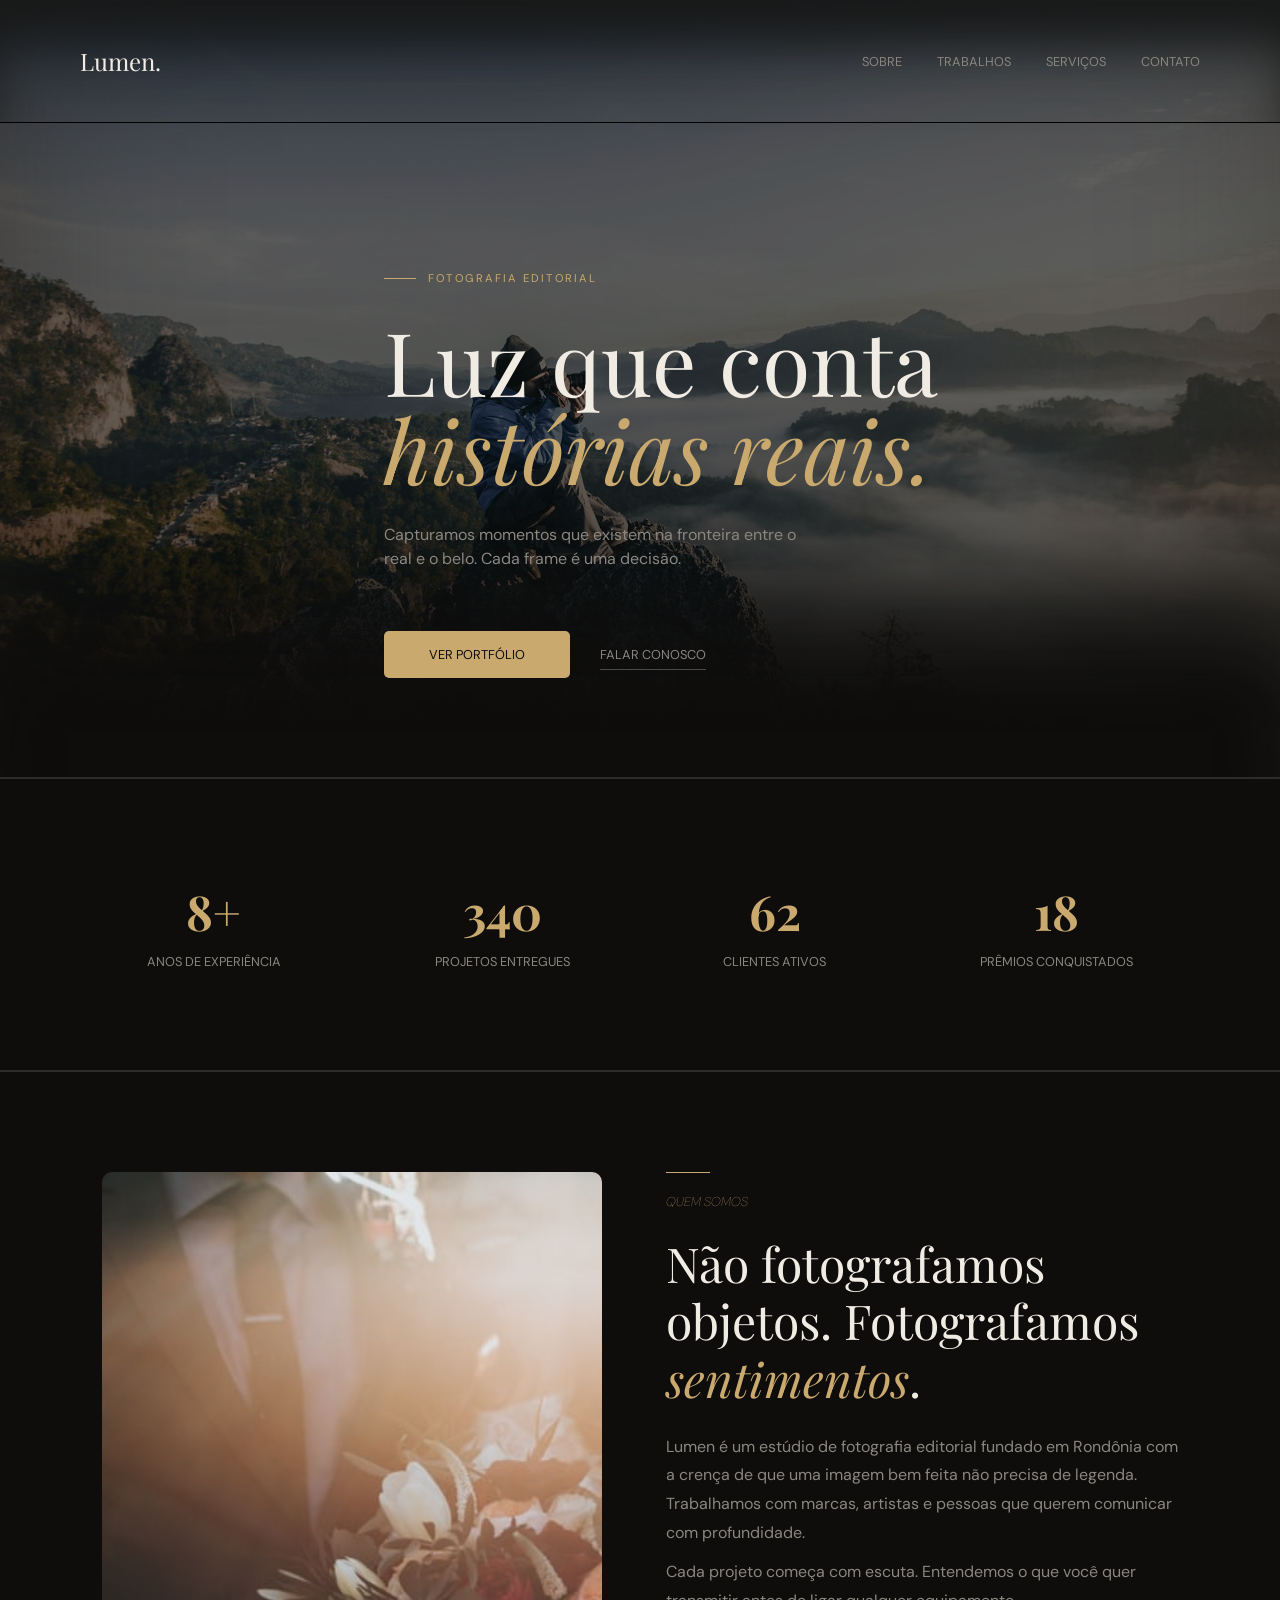
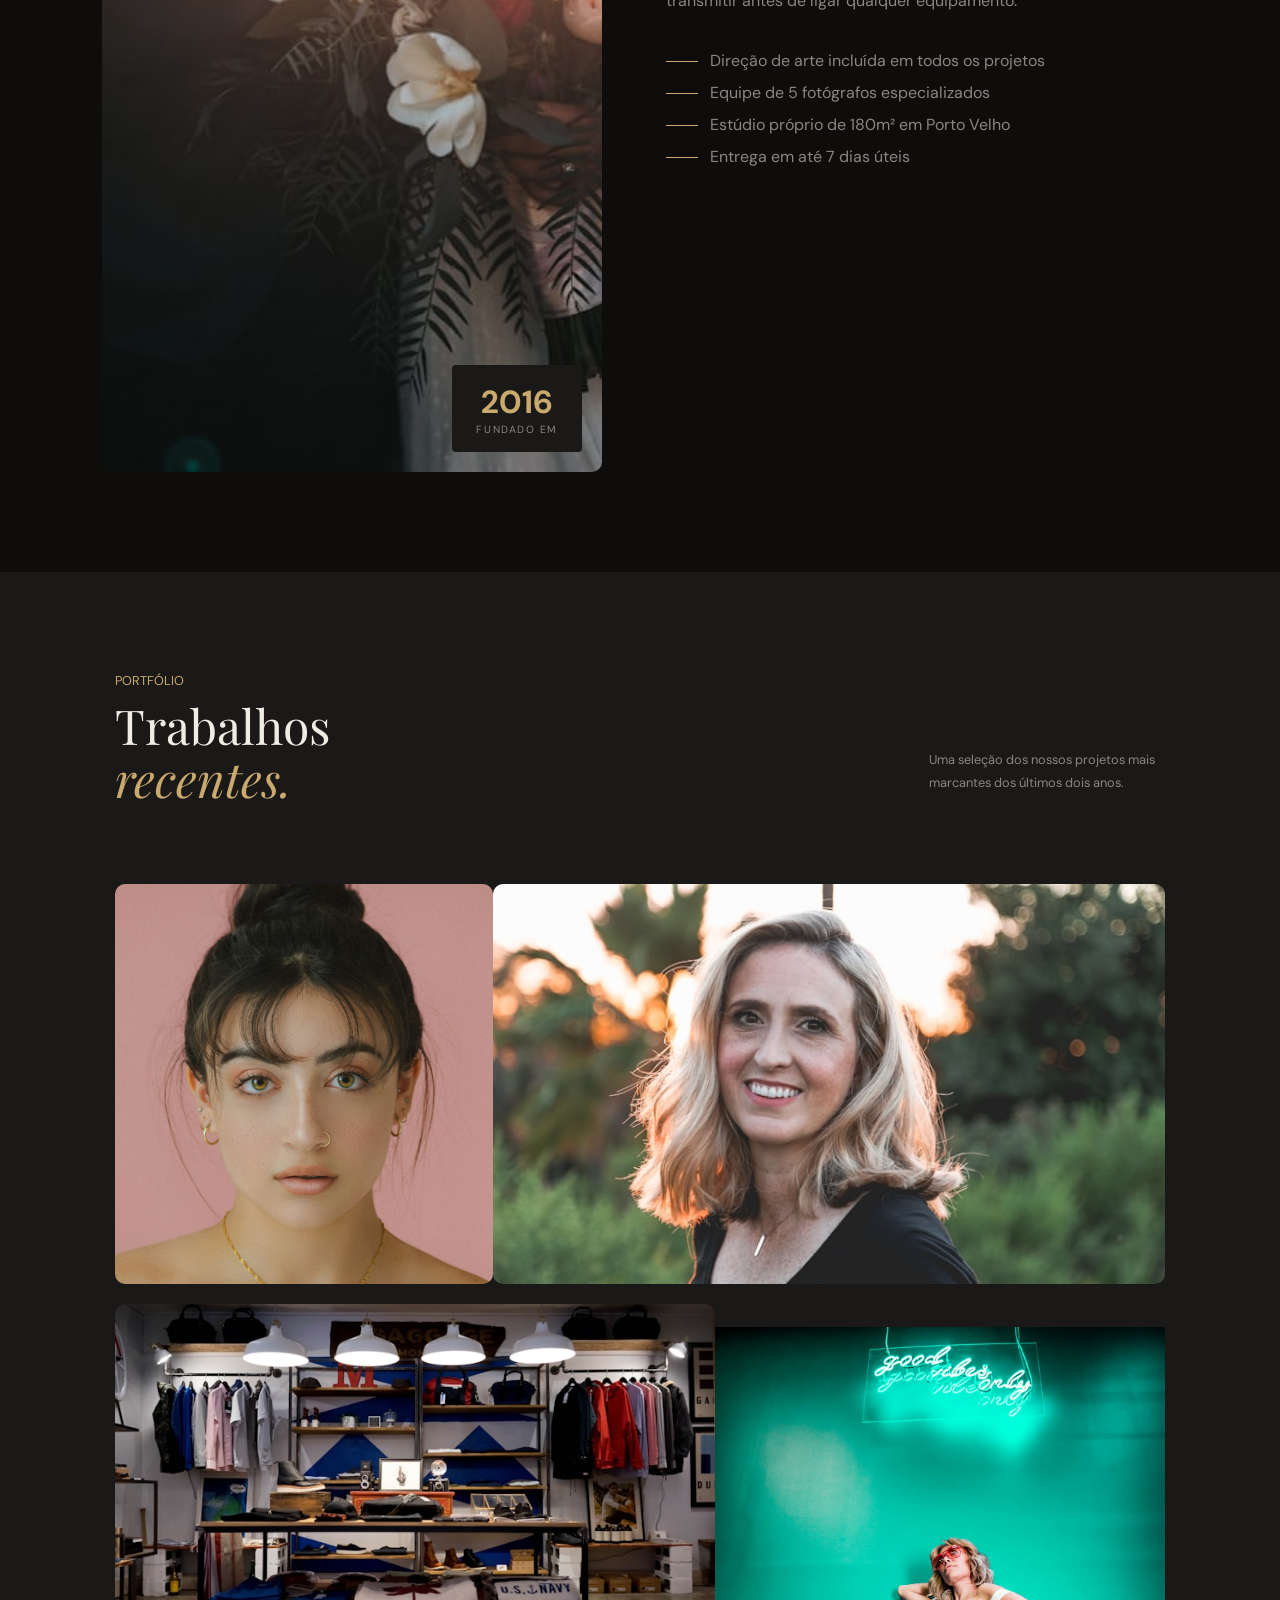
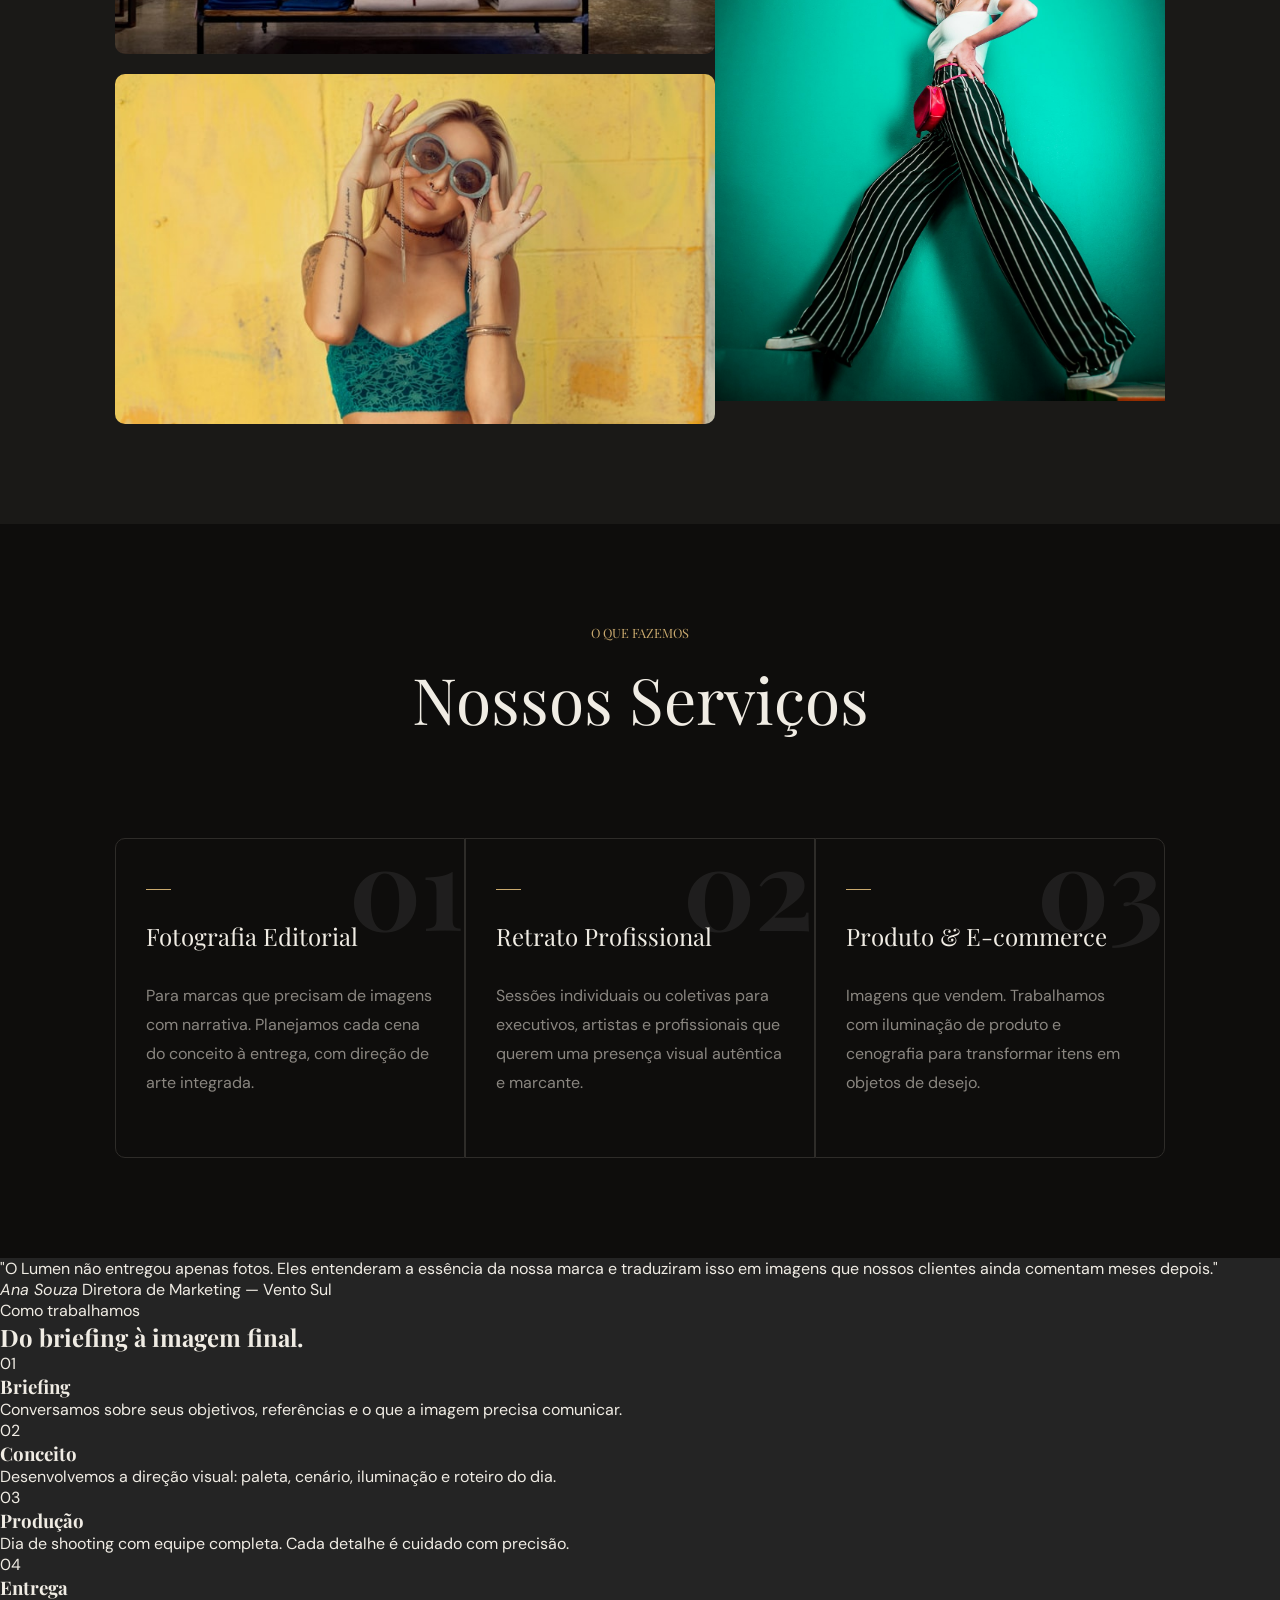
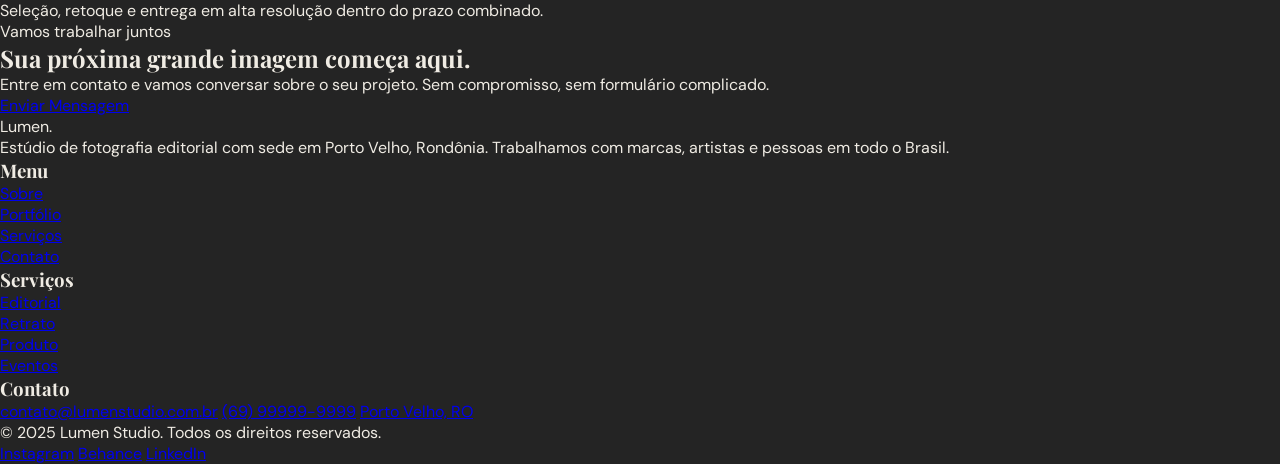
==== commit 369bce8d: "Atualização projeto 005" ====
--- a/Projeto 006/index.html
+++ b/Projeto 006/index.html
@@ -142,19 +142,19 @@
             </div>
             <article>
                 <div>
-                    <span class="traço"></span>
+                    <span class="traco"></span>
                     <span class="number">01</span>
                     <h3>Fotografia Editorial</h3>
                     <p>Para marcas que precisam de imagens com narrativa. Planejamos cada cena do conceito à entrega, com direção de arte integrada.</p>
                 </div>
                 <div>
-                    <span class="traço"></span>
+                    <span class="traco"></span>
                     <span class="number">02</span>
                     <h3>Retrato Profissional</h3>
                     <p>Sessões individuais ou coletivas para executivos, artistas e profissionais que querem uma presença visual autêntica e marcante.</p>
                 </div>
                 <div>
-                    <span class="traço"></span>
+                    <span class="traco"></span>
                     <span class="number">03</span>
                     <h3>Produto & E-commerce</h3>
                     <p>Imagens que vendem. Trabalhamos com iluminação de produto e cenografia para transformar itens em objetos de desejo.</p>
--- a/Projeto 006/estilos/style.css
+++ b/Projeto 006/estilos/style.css
@@ -414,6 +414,32 @@
     align-items: center;
 }
 
+#servicos .traco {
+    margin-top: 20px;
+    content: "";
+    display: block;
+    width: 25px;
+    height: 1px;
+    background-color: #C9A96E;
+    flex-shrink: 0;
+    margin-bottom: 20px;
+}
+
+#servicos > div > span {
+    color: #C9A96E;
+    font-family: var(--font-title);
+    font-weight: lighter;
+    text-transform: uppercase;
+    font-size: .8em;
+}
+
+#servicos > div > h2 {
+    margin-top: 20px;
+    font-size: 4em;
+    font-weight: lighter;
+    line-height: 1.2em;
+}
+
 #servicos > article {
     display: flex;
 }
@@ -423,12 +449,56 @@
 }
 
 #servicos > article > div {
+    position: relative;
     flex: 1;
     margin-top: 100px;
     border: 1px solid #2E2C29;
     padding: 30px;
 }
 
-.number {
-    text-align: end;
-}+#servicos > article > div:hover {
+    background-color: #1A1917;
+}
+
+#servicos > article > div:hover .number {
+    opacity: 0;
+}
+
+#servicos > article > div:hover .traco {
+    width: 50px;
+}
+
+#servicos > article > div:last-child {
+    border-radius: 0 10px 10px 0;
+}
+
+#servicos > article > div:first-child {
+    border-radius: 10px 0 0 10px;
+}
+
+#servicos .number {
+    font-family: var(--font-title);
+    position: absolute;
+    top: -10px;
+    right: 0px;
+    font-size: 7rem;
+    font-weight: 700;
+    color: #fff;
+    opacity: 0.07; 
+    line-height: 1;
+    pointer-events: none;
+    user-select: none;
+}
+
+#servicos > article > div > h3 {
+    font-size: 1.5em;
+    margin: 30px 0px;
+    font-weight: lighter;
+}
+
+#servicos > article > div > p {
+    color: #8A8680;
+    line-height: 1.5;
+    margin-bottom: 30px;
+    line-height: 1.8em;
+}
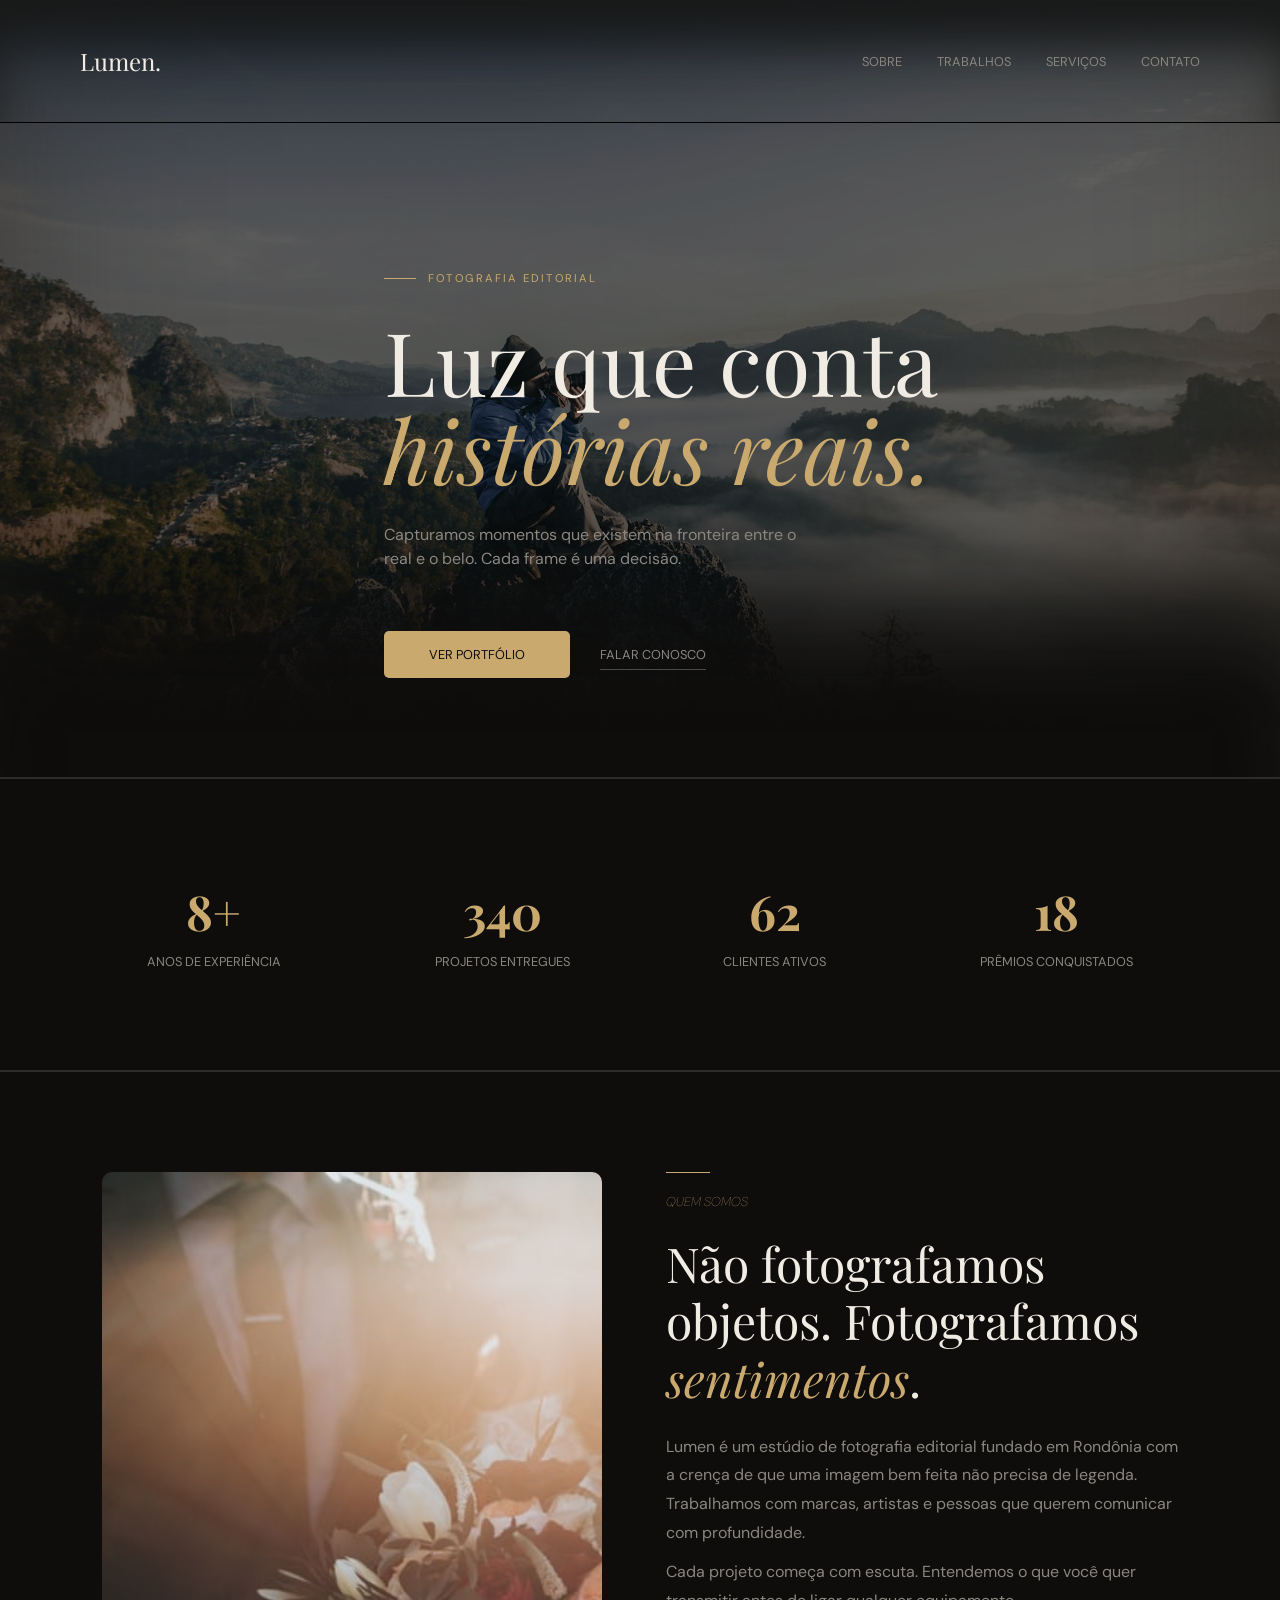
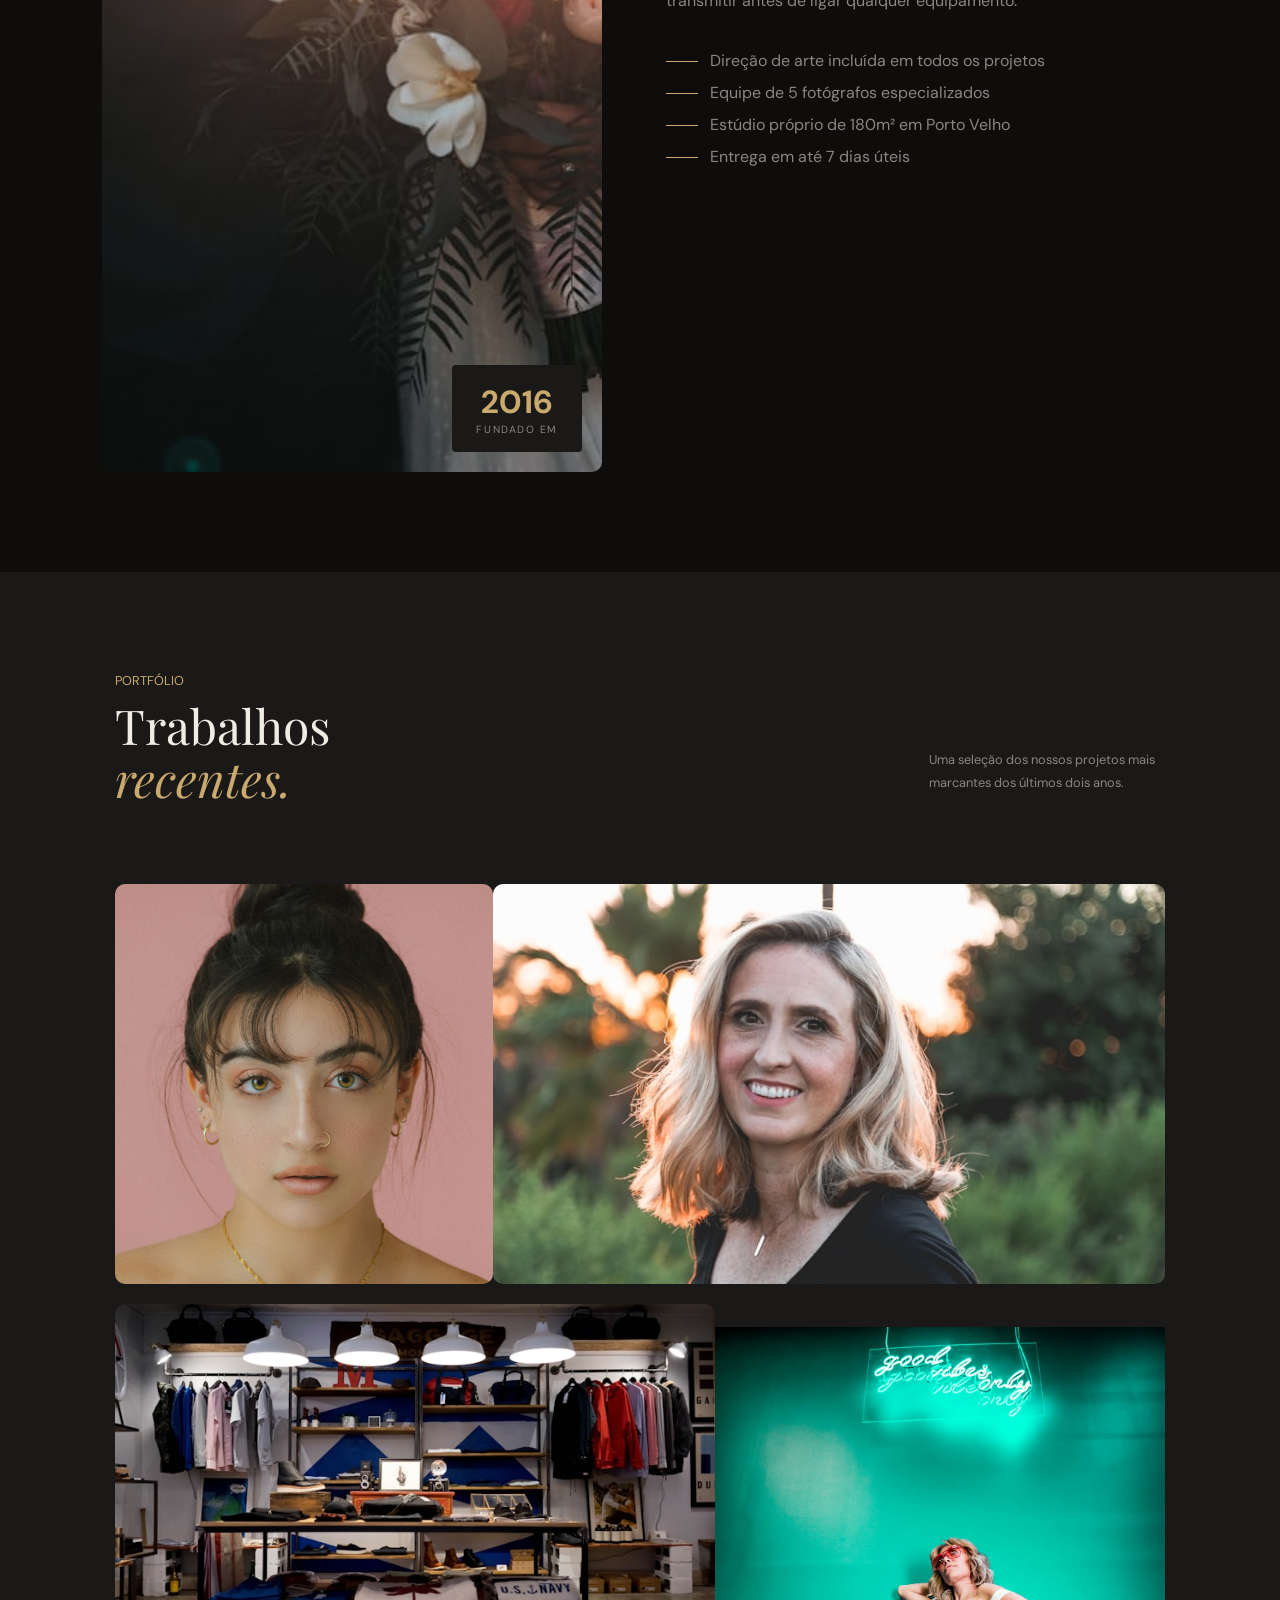
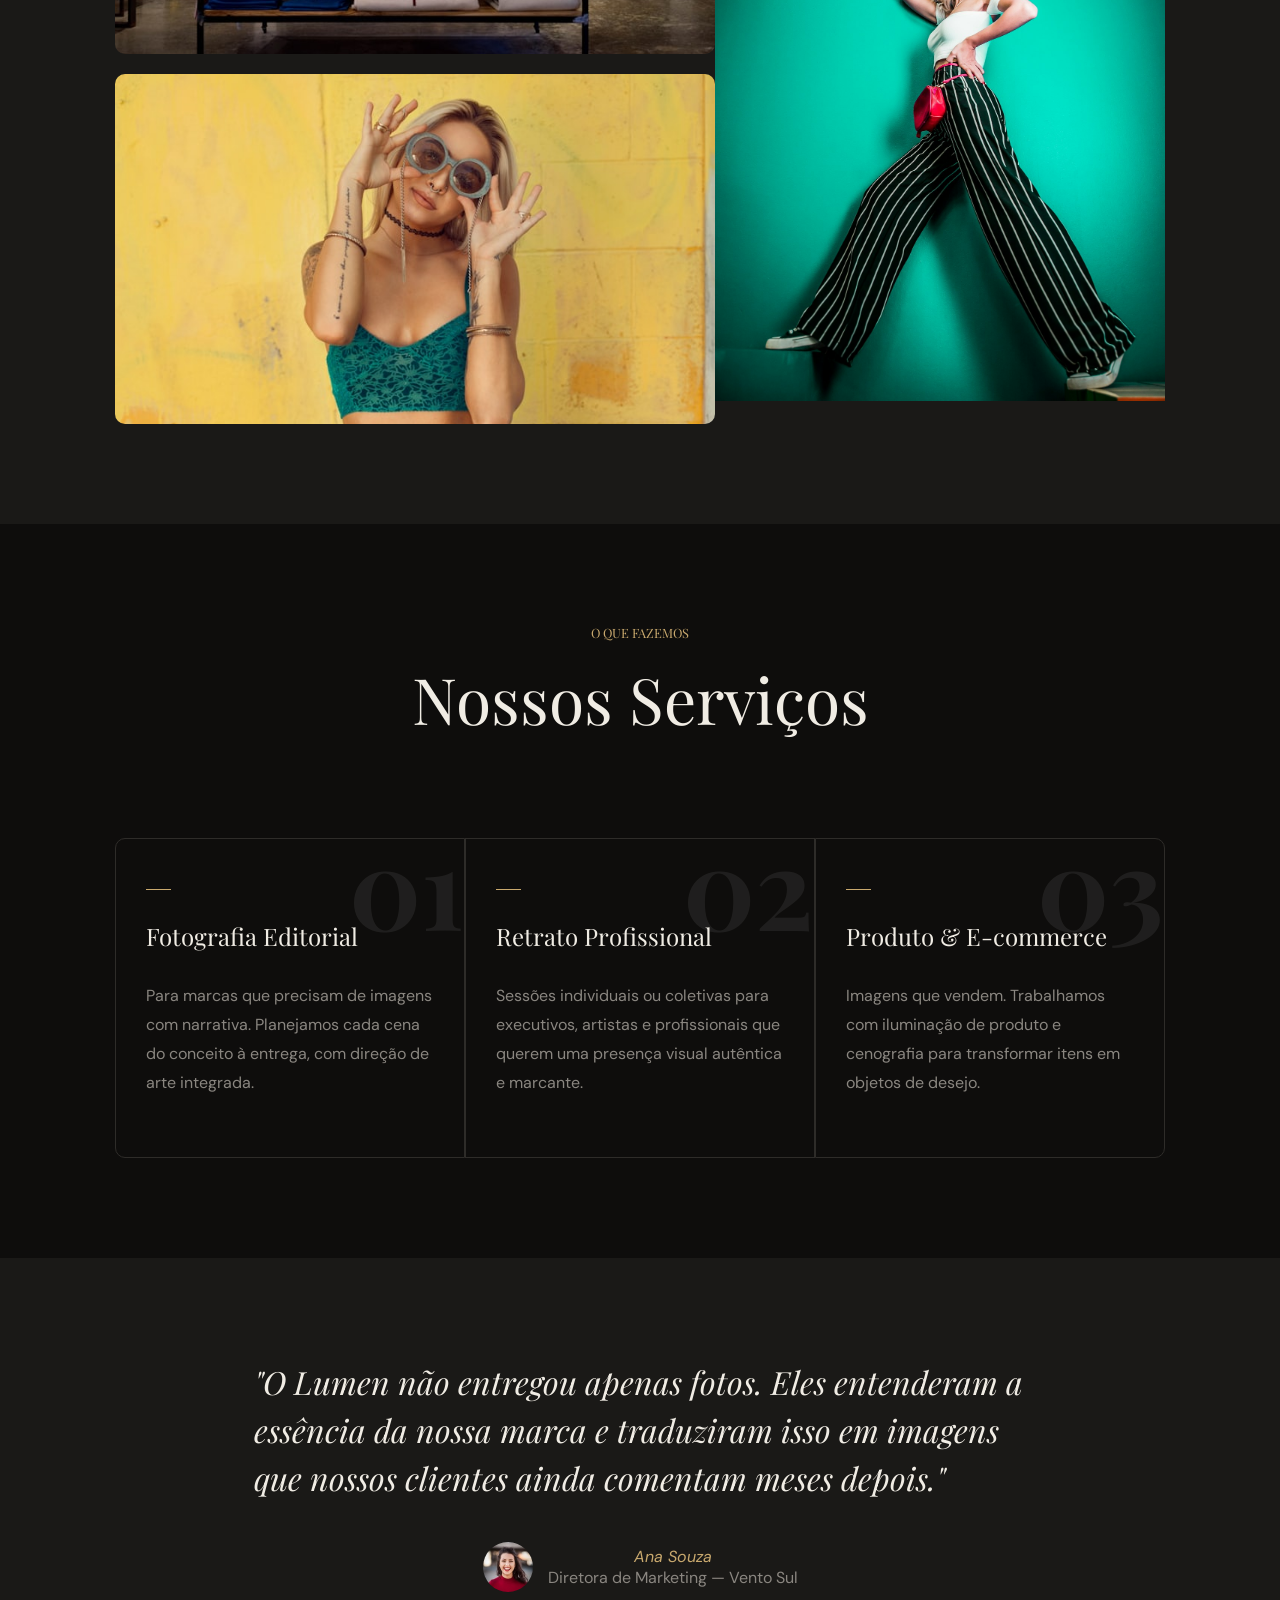
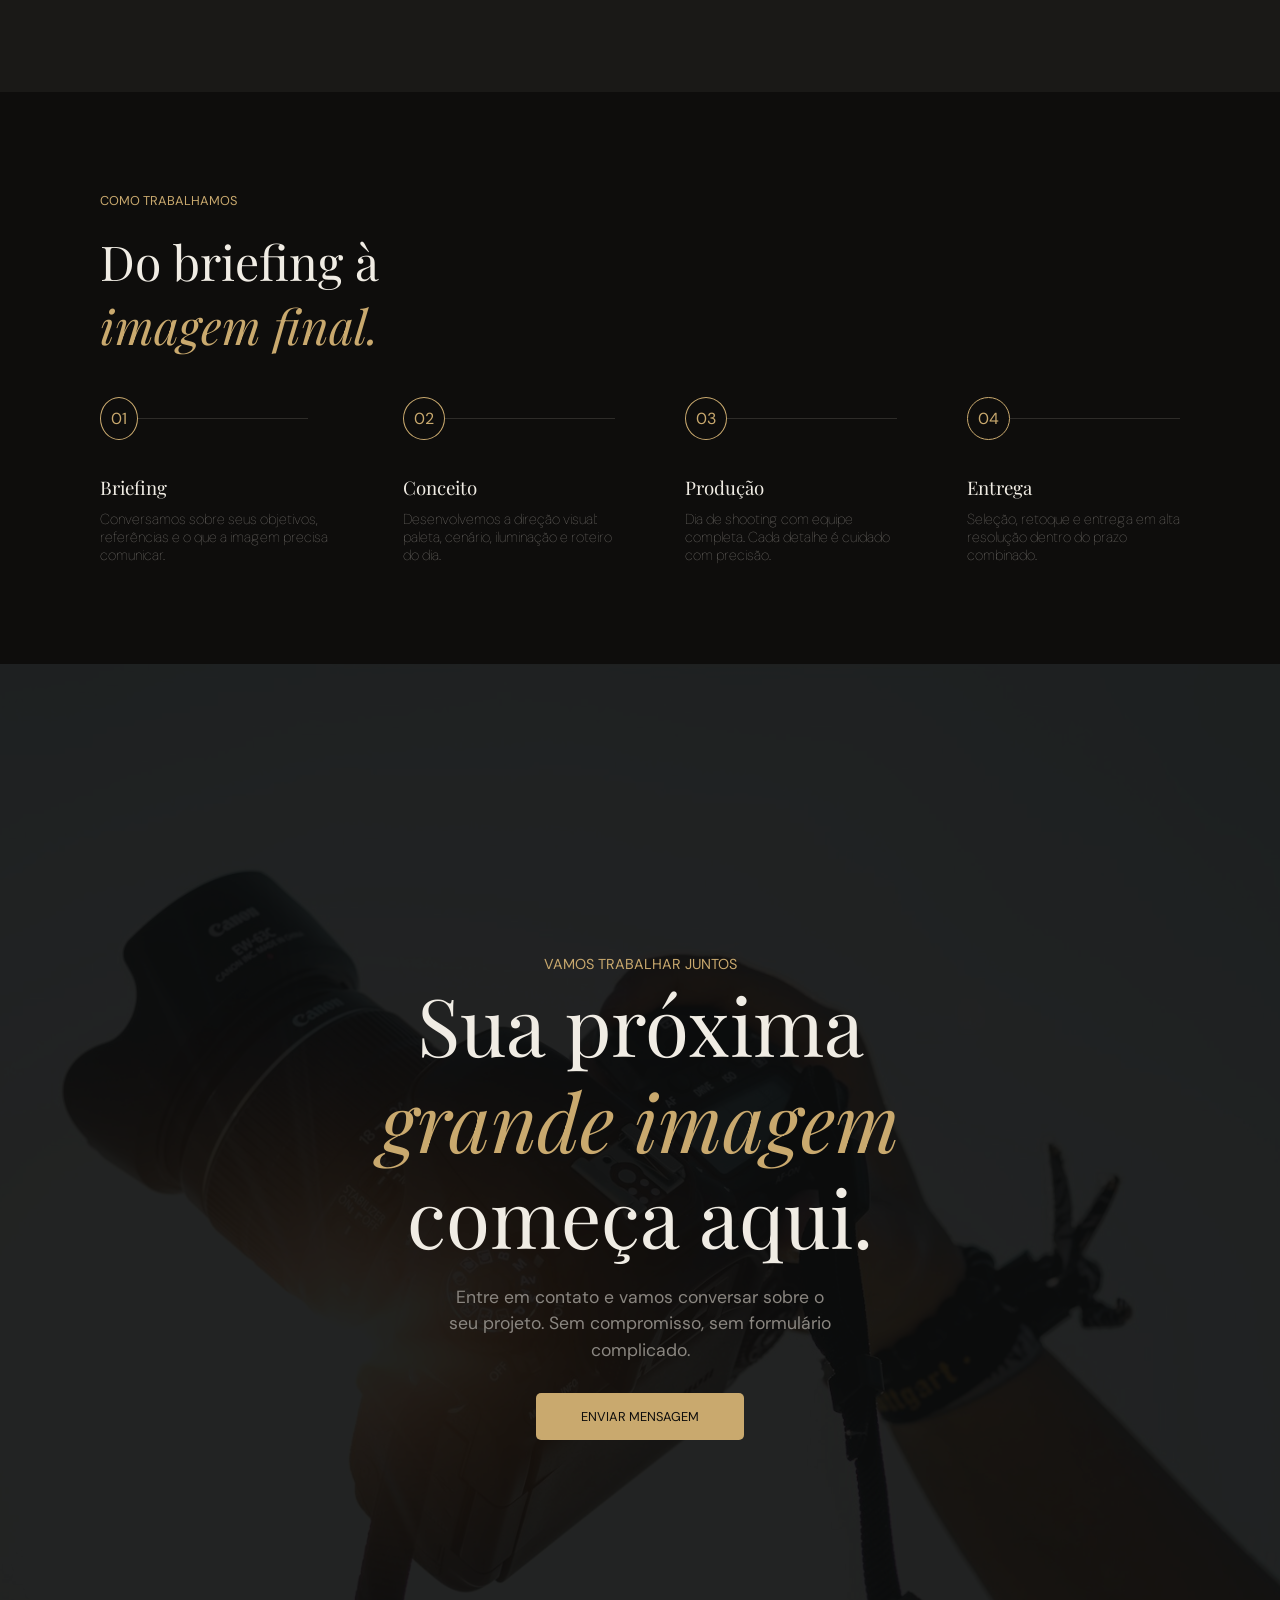
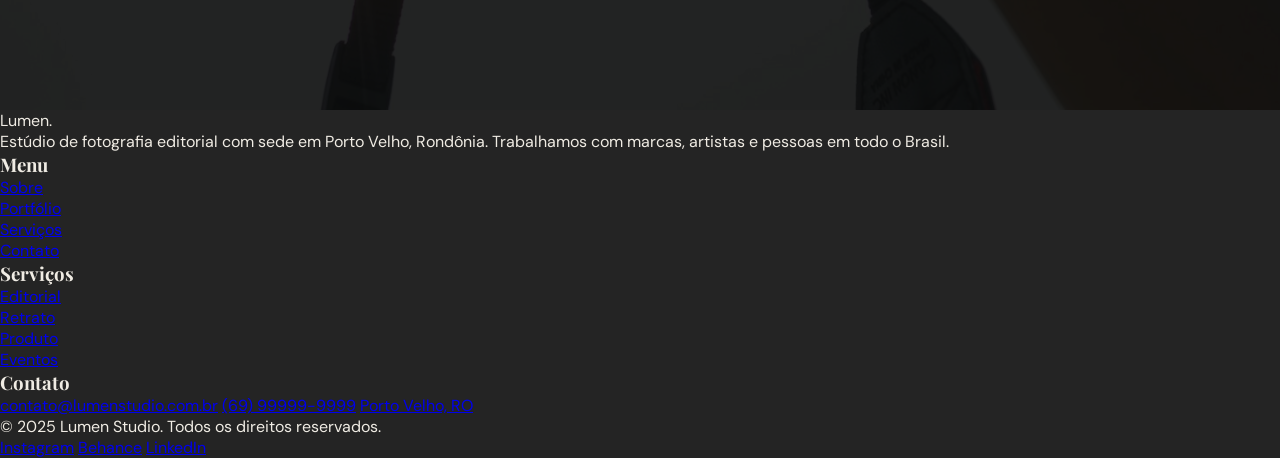
==== commit c59450c5: "desenvolvimento do depoimento e cta" ====
--- a/Projeto 006/index.html
+++ b/Projeto 006/index.html
@@ -165,53 +165,68 @@
         <blockquote>
             <p>"O Lumen não entregou apenas fotos. Eles entenderam a essência da nossa marca e traduziram isso em imagens que nossos clientes ainda comentam meses depois."</p>
             <footer>
-                <cite>Ana Souza</cite>
-                Diretora de Marketing — Vento Sul
+                <img src="imagens/depoimento2.png" alt="Imagem de Ana Souza">
+                <div>
+                    <cite>Ana Souza</cite>
+                    Diretora de Marketing — Vento Sul
+                </div>
             </footer>
         </blockquote>
         
-        <section>
+        <section id="comotrabalhamos">
             <div>
                 <p>Como trabalhamos</p>
                 <h2>
-                    Do briefing à
-                    imagem final.
+                    Do briefing à <br>
+                    <span>imagem final.</span>
                 </h2>
             </div>
             <article>
                 <div>
-                    <span>01</span>
+                    <div>
+                        <span class="numero">01</span>
+                        <span class="traço"></span>
+                    </div>
                     <h3>Briefing</h3>
                     <p>Conversamos sobre seus objetivos, referências e o que a imagem precisa comunicar.</p>
                 </div>
                 <div>
-                    <span>02</span>
+                    <div>
+                        <span class="numero">02</span>
+                        <span class="traço"></span>
+                    </div>
                     <h3>Conceito</h3>
                     <p>Desenvolvemos a direção visual: paleta, cenário, iluminação e roteiro do dia.</p>
                 </div>
                 <div>
-                    <span>03</span>
+                    <div>
+                        <span class="numero">03</span>
+                        <span class="traço"></span>
+                    </div>
                     <h3>Produção</h3>
                     <p>Dia de shooting com equipe completa. Cada detalhe é cuidado com precisão.</p>
                 </div>
                 <div>
-                    <span>04</span>
+                    <div>
+                        <span class="numero">04</span>
+                        <span class="traço"></span>
+                    </div>
                     <h3>Entrega</h3>
                     <p>Seleção, retoque e entrega em alta resolução dentro do prazo combinado.</p>
                 </div>
             </article>
         </section>
 
-        <section>
+        <section id="cta">
             <article>
-                <p>Vamos trabalhar juntos</p>
+                <p class="toptitulo">Vamos trabalhar juntos</p>
                 <h2>
                     Sua próxima
-                    grande imagem
+                    <span>grande imagem</span>
                     começa aqui.
                 </h2>
                 <p>Entre em contato e vamos conversar sobre o seu projeto.
-                    Sem compromisso, sem formulário complicado.</p>
+                Sem compromisso, sem formulário complicado.</p>
                 <a href="#">Enviar Mensagem</a>
             </article>
         </section>
--- a/Projeto 006/estilos/style.css
+++ b/Projeto 006/estilos/style.css
@@ -502,3 +502,177 @@
     margin-bottom: 30px;
     line-height: 1.8em;
 }
+
+/* Depoimento */
+
+blockquote {
+    background-color: #1A1917;
+    padding: 100px 254px;
+    display: flex;
+    flex-direction: column;
+    align-items: center;
+}
+
+blockquote > p {
+    color: #F0ECE4;
+    font-size: 2em;
+    font-weight: lighter;
+    padding-bottom: 40px;
+    line-height: 1.5;
+    font-style: italic;
+    font-family: var(--font-title);
+}
+
+blockquote > footer {
+    display: flex;
+    align-items: center;
+    gap: 15px;
+}
+
+blockquote > footer > img {
+    width: 50px;
+    border-radius: 50%;
+}
+
+blockquote > footer > div {
+    display: flex;
+    flex-direction: column;
+    align-items: center;
+    color: #8A8680;
+}
+
+blockquote > footer > div > cite {
+    color: #C9A96E;
+}
+
+/* Como Trabalhamos */
+
+#comotrabalhamos {
+    background-color: #0E0D0C;
+    padding: 100px;
+}
+
+#comotrabalhamos > div > p {
+    color: #C9A96E;
+    text-transform: uppercase;
+    font-size: .8em;
+    margin-bottom: 20px;
+}
+
+#comotrabalhamos > div > h2 {
+    font-size: 3em;
+    font-weight: lighter;
+    padding-bottom: 40px;
+}
+
+#comotrabalhamos > div > h2 > span {
+    color: #C9A96E;
+    font-style: italic;
+}
+
+#comotrabalhamos > article {
+    display: flex;
+    gap: 70px;
+}
+
+#comotrabalhamos > article > div > div {
+    display: flex;
+    align-items: center;
+}
+
+#comotrabalhamos > article > div span.numero {
+    color: #C9A96E;
+    padding: 10px;
+    border: 1px solid #C9A96E;
+    border-radius: 50%;
+}
+
+#comotrabalhamos > article > div span.traço {
+    display: block;
+    width: 170px;
+    height: 1px;
+    background-color: #2E2C29;
+    flex-shrink: 0;
+}
+
+#comotrabalhamos > article > div > h3 {
+    margin-top: 35px;
+    font-weight: lighter;
+}
+
+#comotrabalhamos > article > div > p {
+    margin-top: 10px;
+    font-size: .9em;
+    font-weight: lighter;
+    color: #8A8680;
+}
+
+/* CTA */
+
+#cta {
+    background-image: url('../imagens/cta.jpg');
+    background-size: cover;
+    background-position: center;
+    background-blend-mode: overlay;
+    background-color: rgba(0, 0, 0, 0.596);
+
+    padding-top: 30vh;
+    padding-bottom: 30vh;
+
+    box-shadow: inset 0 0 0 100vh #0d0e0ec0;
+}
+
+#cta > article {
+    position: relative;
+    left: 50%;
+    right: 50%;
+    transform: translate(-50%);
+    display: flex;
+    flex-direction: column;
+    align-items: center;
+}
+
+#cta > article .toptitulo {
+    text-transform: uppercase;
+    color: #C9A96E;
+    font-size: .9em;
+}
+
+#cta > article > h2 {
+    font-size: 5em;
+    font-weight: lighter;
+    line-height: 1.2em;
+    text-align: center;
+    width: 540px;
+}
+
+#cta > article > h2 > span {
+    color: #C9A96E;
+    font-style: italic;
+}
+
+#cta > article > p {
+    color: #8A8680;
+    font-size: 1.1em;
+    margin-top: 20px;
+    line-height: 1.5;
+    text-align: center;
+    width: 400px;
+}
+
+#cta > article > a {
+    margin-top: 30px;
+    font-size: .8em;
+    background-color: #C9A96E;
+    color: #0E0D0C;
+    text-decoration: none;
+    padding: 15px 45px;
+    text-transform: uppercase;
+    border-radius: 5px;
+    transition: transform .3s ease;
+}
+
+#cta > article > a:hover {
+    background-color: #E8CFA0;
+    transform: translateY(-3px);
+}
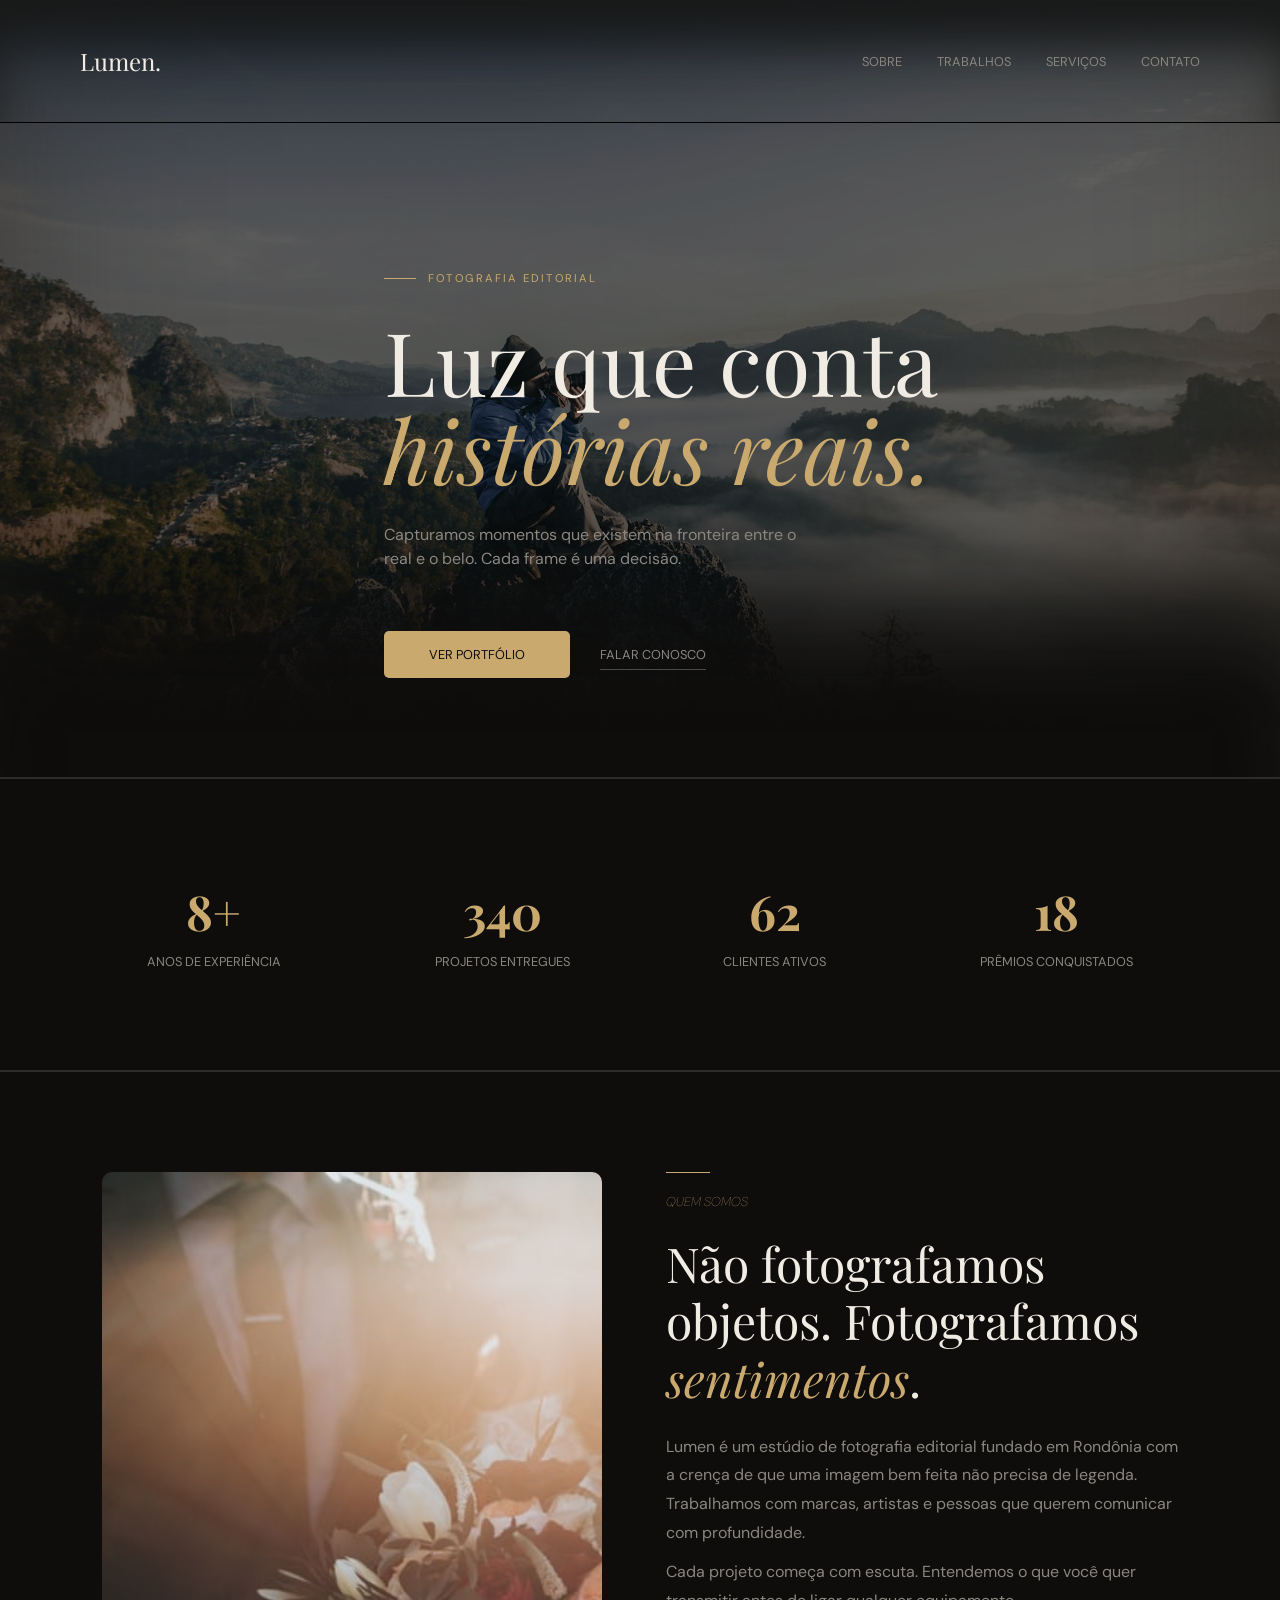
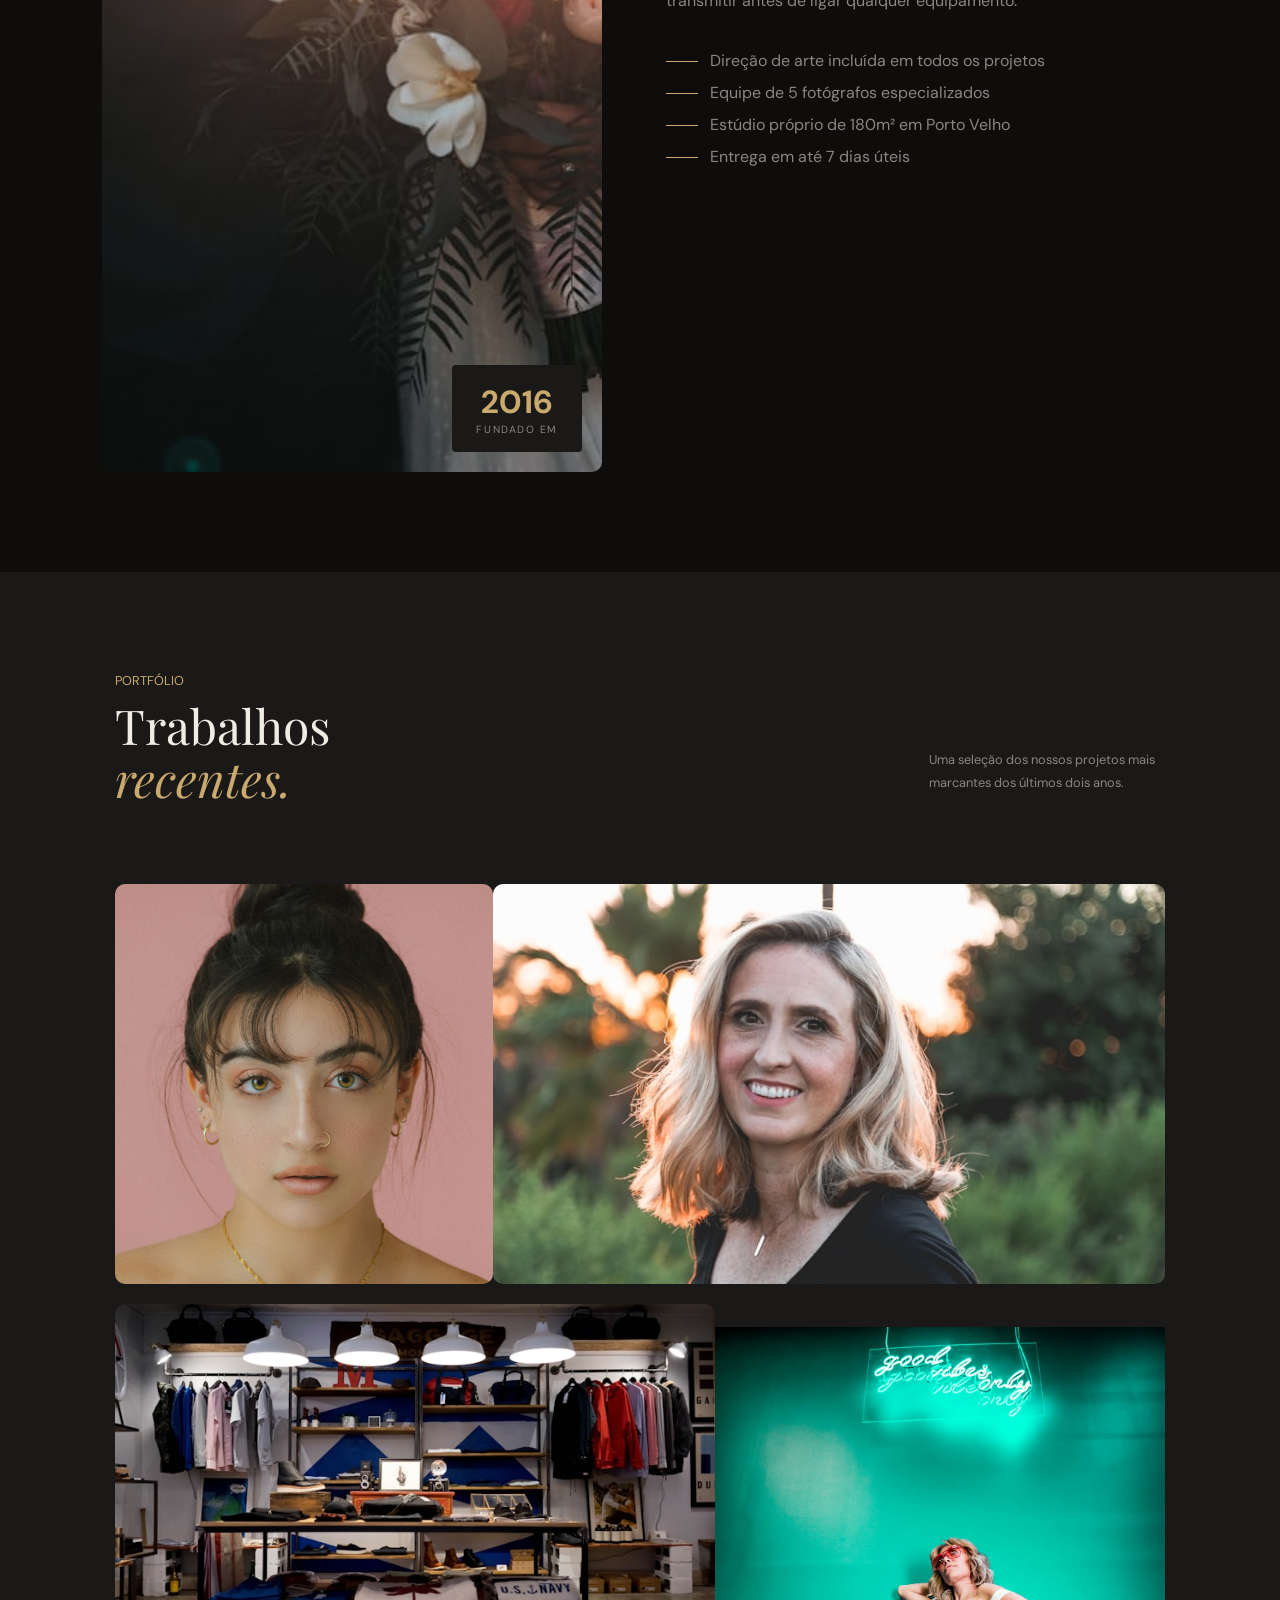
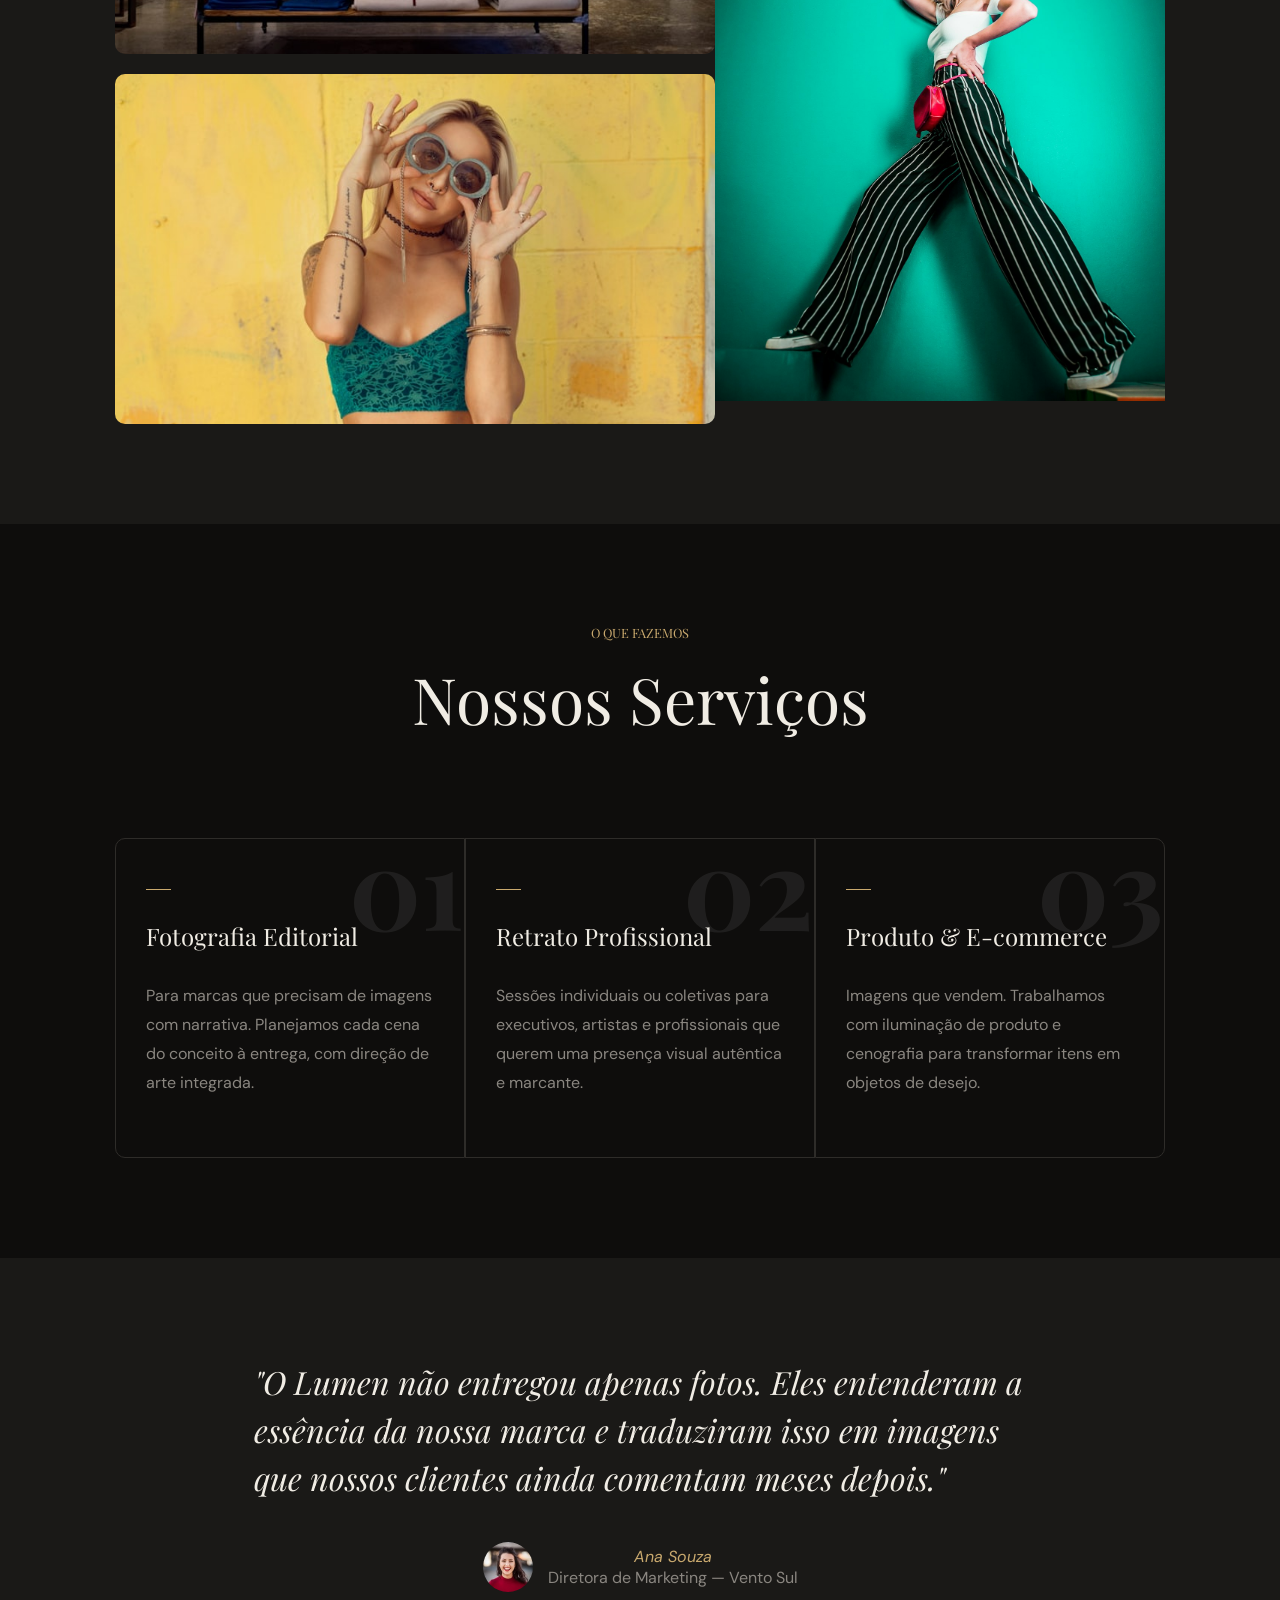
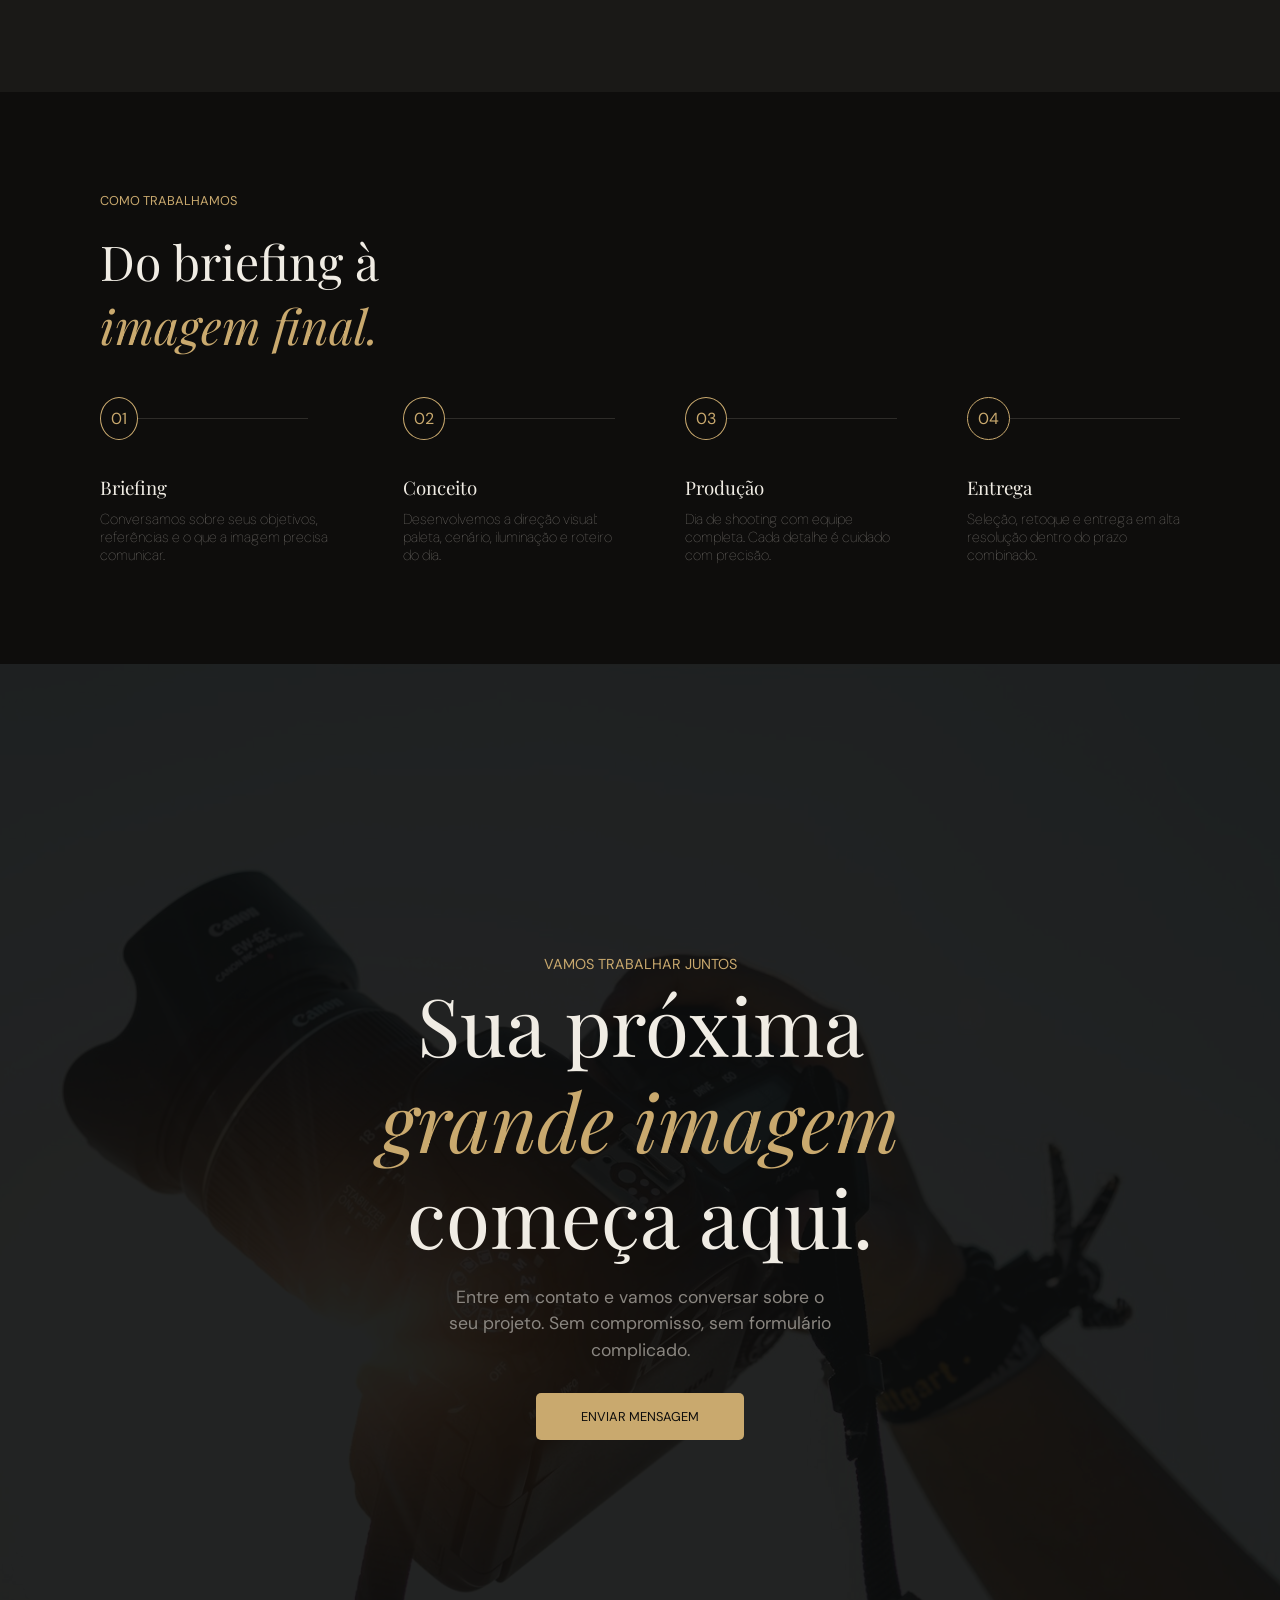
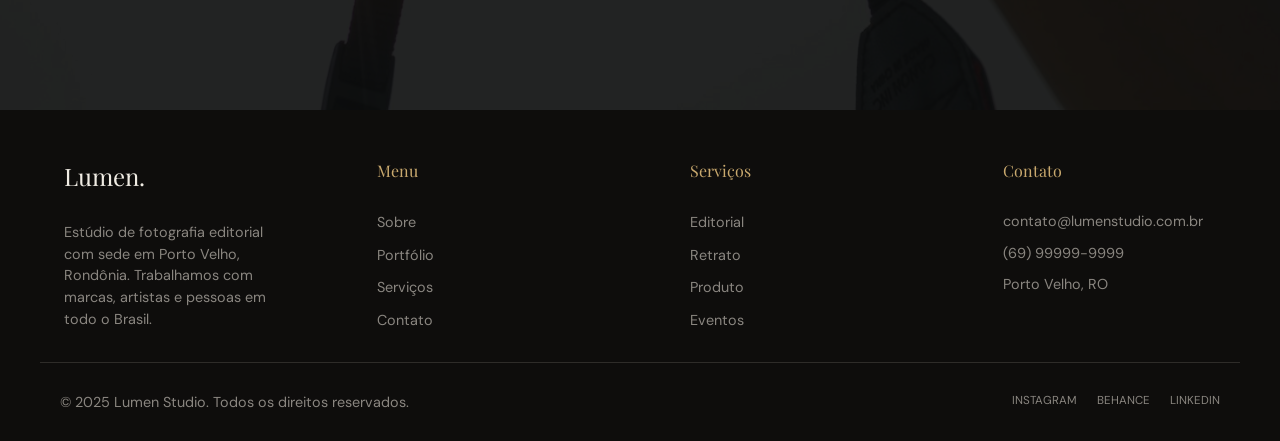
==== commit 42cc03ff: "Finalizei o Projeto 006" ====
--- a/Projeto 006/index.html
+++ b/Projeto 006/index.html
@@ -3,7 +3,7 @@
 <head>
     <meta charset="UTF-8">
     <meta name="viewport" content="width=device-width, initial-scale=1.0">
-    <title>Lumen</title>
+    <title>Lumen Studio — Fotografia Editorial</title>
     <link rel="stylesheet" href="estilos/style.css">
 </head>
 <body>
@@ -164,7 +164,7 @@
         
         <blockquote>
             <p>"O Lumen não entregou apenas fotos. Eles entenderam a essência da nossa marca e traduziram isso em imagens que nossos clientes ainda comentam meses depois."</p>
-            <footer>
+            <footer id="footer-depoimento">
                 <img src="imagens/depoimento2.png" alt="Imagem de Ana Souza">
                 <div>
                     <cite>Ana Souza</cite>
@@ -258,7 +258,7 @@
             </ul>
         </div>
 
-        <div>
+        <div id="contato">
             <h3>Contato</h3>
             <a href="mailto:contato@lumenstudio.com.br">contato@lumenstudio.com.br</a>
             <a href="#">(69) 99999-9999</a>
@@ -266,7 +266,7 @@
         </div>
     </aside>
 
-    <footer>
+    <footer id="footer-principal">
         <p>© 2025 Lumen Studio. Todos os direitos reservados.</p>
         <nav>
             <a href="#">Instagram</a>
--- a/Projeto 006/estilos/style.css
+++ b/Projeto 006/estilos/style.css
@@ -15,7 +15,7 @@
 
 body {
   overflow-x: hidden;
-  background-color: rgb(36, 36, 36);
+  background-color: #0E0D0C;
   color: #f0ece4;
   font-family: var(--font-text);
 }
@@ -412,6 +412,7 @@
     display: flex;
     flex-direction: column;
     align-items: center;
+    transition: all 0.3s ease;
 }
 
 #servicos .traco {
@@ -423,6 +424,7 @@
     background-color: #C9A96E;
     flex-shrink: 0;
     margin-bottom: 20px;
+    transition: width 0.3s ease;
 }
 
 #servicos > div > span {
@@ -529,19 +531,19 @@
     gap: 15px;
 }
 
-blockquote > footer > img {
+blockquote > footer#footer-depoimento > img {
     width: 50px;
     border-radius: 50%;
 }
 
-blockquote > footer > div {
+blockquote > footer#footer-depoimento > div {
     display: flex;
     flex-direction: column;
     align-items: center;
     color: #8A8680;
 }
 
-blockquote > footer > div > cite {
+blockquote > footer#footer-depoimento > div > cite {
     color: #C9A96E;
 }
 
@@ -675,4 +677,99 @@
 #cta > article > a:hover {
     background-color: #E8CFA0;
     transform: translateY(-3px);
+}
+
+/* Rodapé - Seção Footer Principal */
+
+aside, footer#footer-principal {
+    background-color: #0E0D0C;
+    max-width: 1200px;
+    margin: auto;
+    padding: 0 24px;
+}
+
+aside a {
+    transition-duration: 0.3s;
+}
+
+aside a:hover {
+    color: #C9A96E;
+}
+
+aside {
+    display: flex;
+    align-items: top;
+    margin: 0 auto;
+    gap: 100px;
+}
+
+aside > div {
+    width: 300px;
+    padding-top: 50px;
+}
+
+aside > div span {
+    font-size: 1.5em;
+    font-family: var(--font-title);
+    padding-bottom: 30px;
+    display: block;
+}
+
+aside > div > h3 {
+    font-size: 1em;
+    color: #C9A96E;
+    font-weight: lighter;
+}
+
+aside > div p, aside > div a {
+    color: #8A8680;
+    font-size: .9em;
+    line-height: 1.5;
+    text-decoration: none;
+}
+
+aside > div > ul {
+    padding-top: 30px;
+    display: flex;
+    flex-direction: column;
+    gap: 10px;
+}
+
+aside li {
+    list-style: none;
+}
+
+#contato {
+    display: flex;
+    flex-direction: column;
+    gap: 10px;
+}
+
+#contato a:first-of-type {
+    padding-top: 20px;
+    display: block;
+}
+
+/* Rodapé - Footer Principal do site */
+
+footer#footer-principal {
+    display: flex;
+    justify-content: space-between;
+    margin-top: 30px;
+    padding: 30px 20px;
+    color: #8A8680;
+    font-size: .9em;
+    border-top: 1px solid #2E2C29;
+}
+
+footer#footer-principal > nav {
+    display: flex;
+    gap: 20px;
+}
+
+footer#footer-principal > nav > a {
+    text-decoration: none;
+    color: #8A8680;
+    text-transform: uppercase;
+    font-size: .8em;
 }
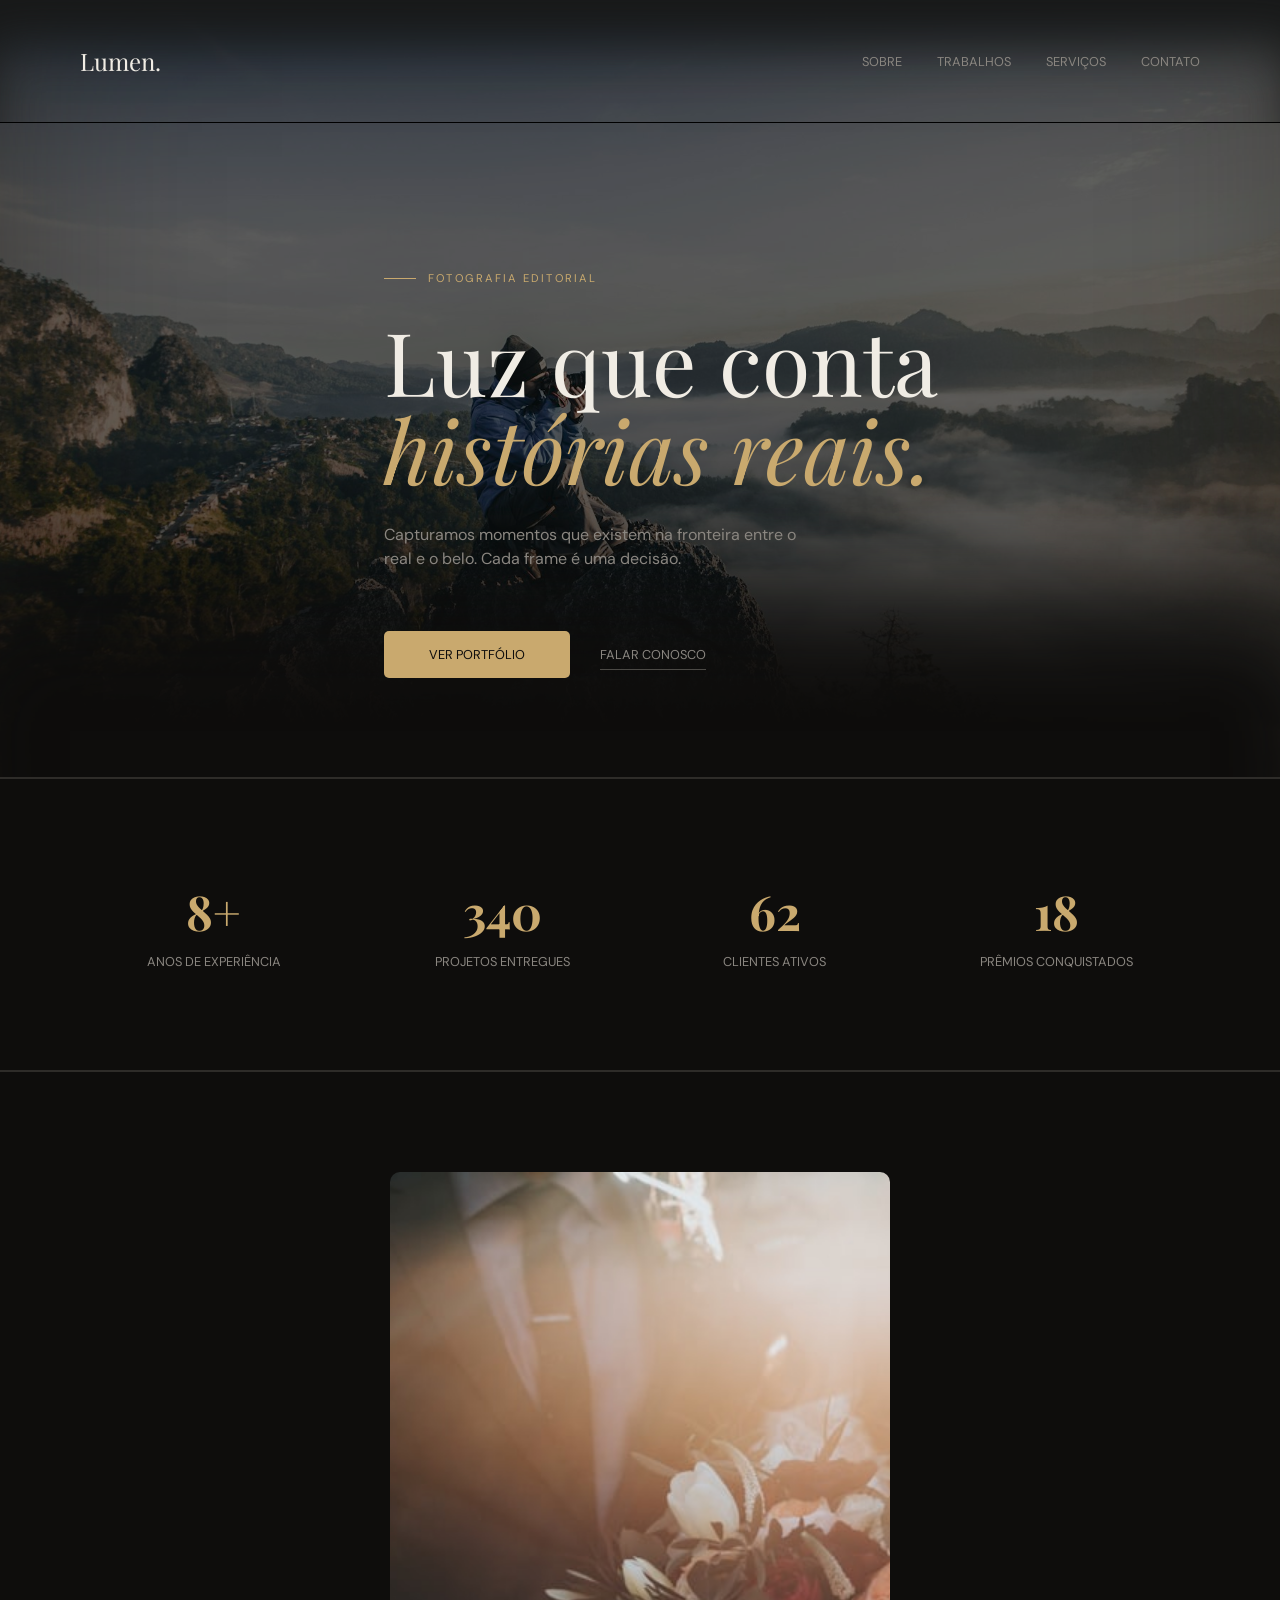
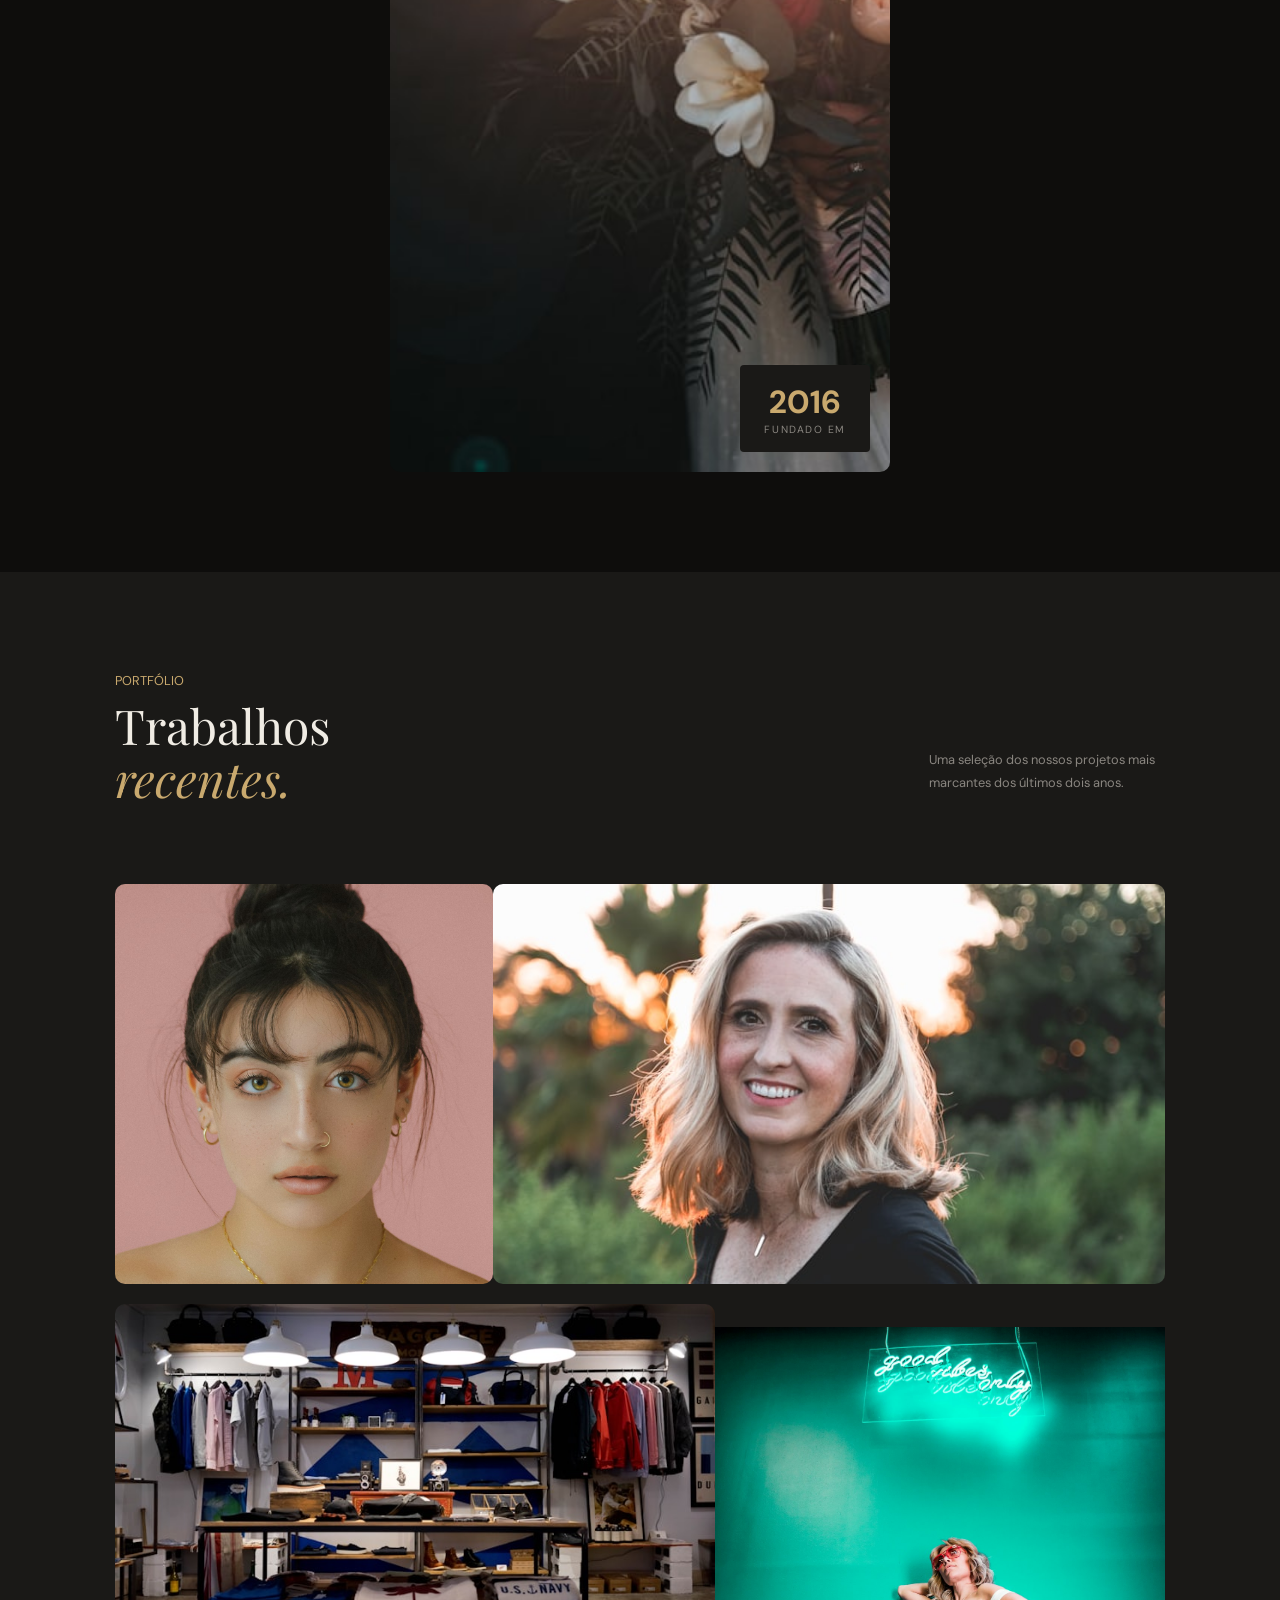
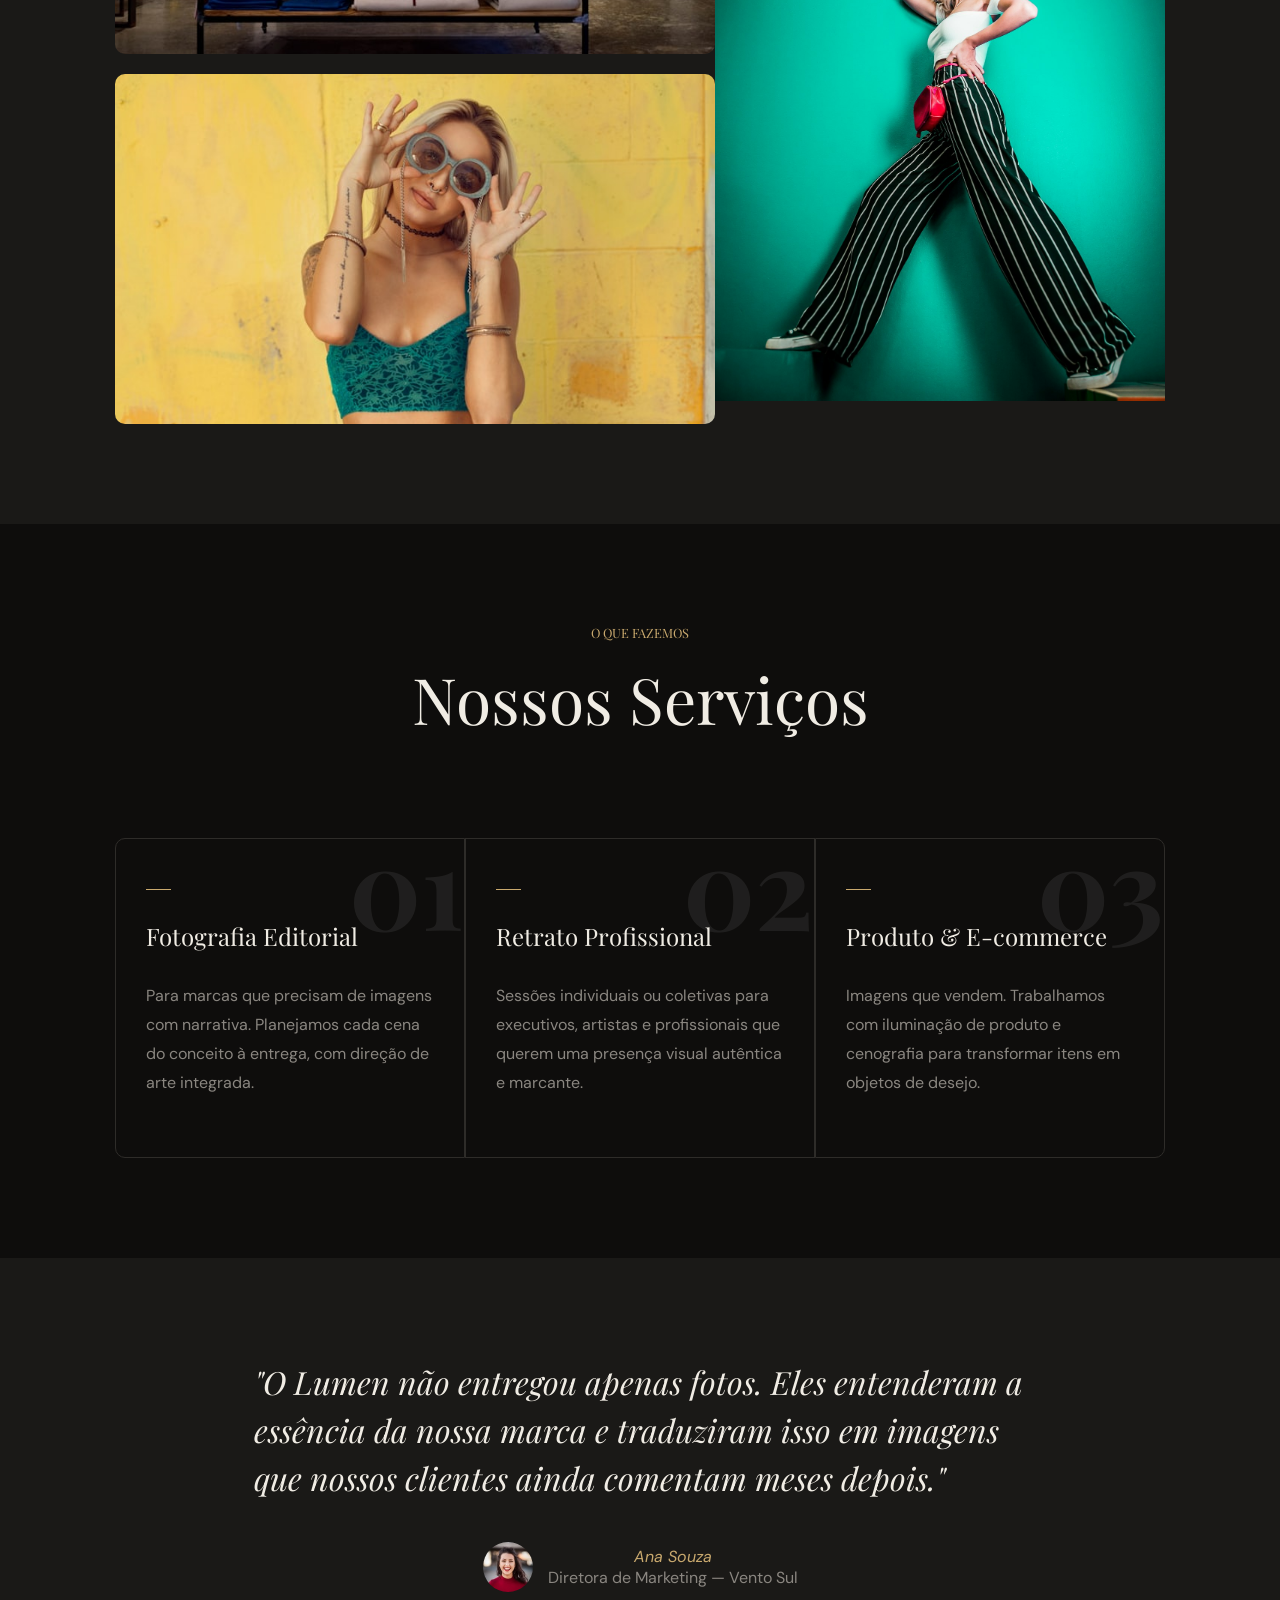
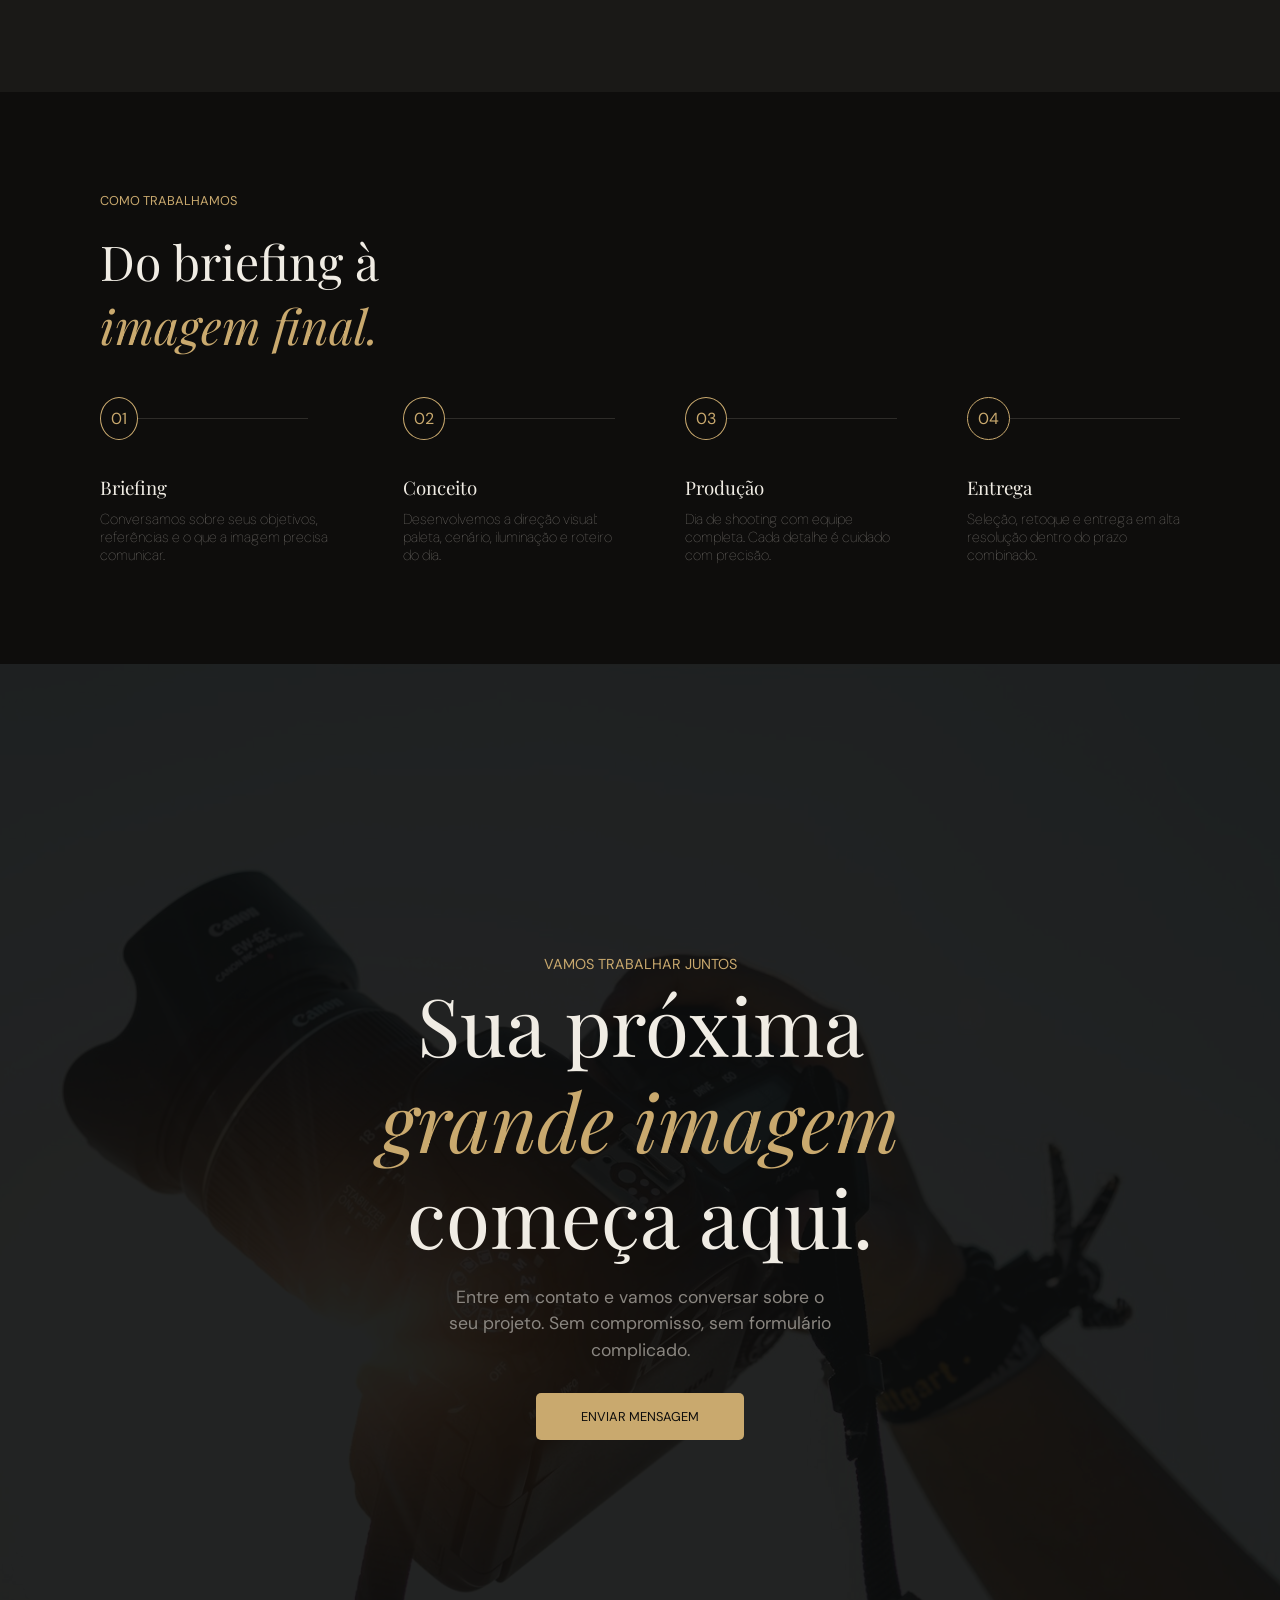
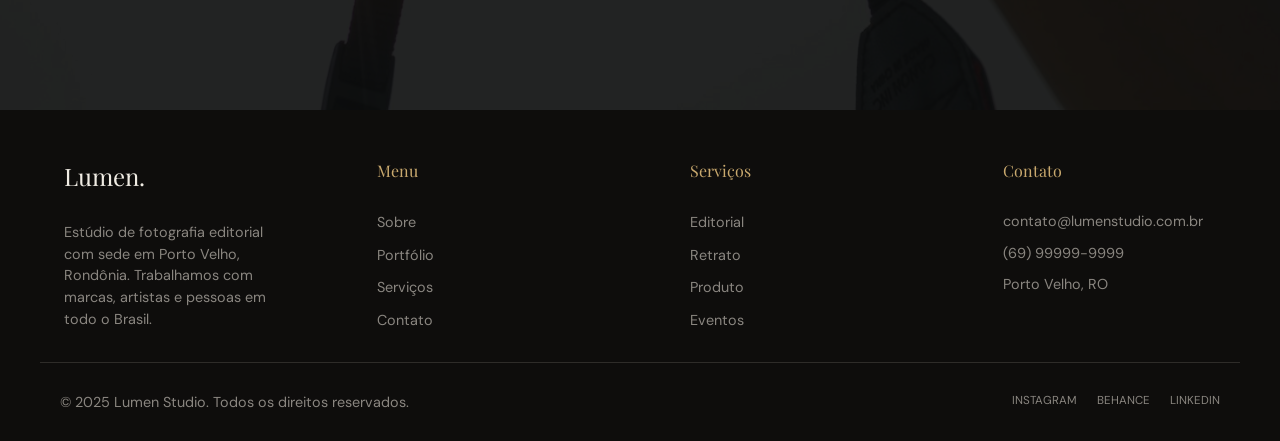
==== commit 3d14d62f: "Ajustes de erros no CSS" ====
--- a/Projeto 006/index.html
+++ b/Projeto 006/index.html
@@ -63,9 +63,7 @@
                 <span>2016</span>
                 <p>Fundado em</p>
             </div>
-            </div>
-                
-            </div>
+
             <div class="inf1">
                 <span class="toptitulo"></span>
                 <p class="toptitulo2">Quem somos</p>
--- a/Projeto 006/estilos/style.css
+++ b/Projeto 006/estilos/style.css
@@ -20,7 +20,7 @@
   font-family: var(--font-text);
 }
 
-* h1, h2, h3 {
+h1, h2, h3 {
     font-family: var(--font-title);
 }
 
